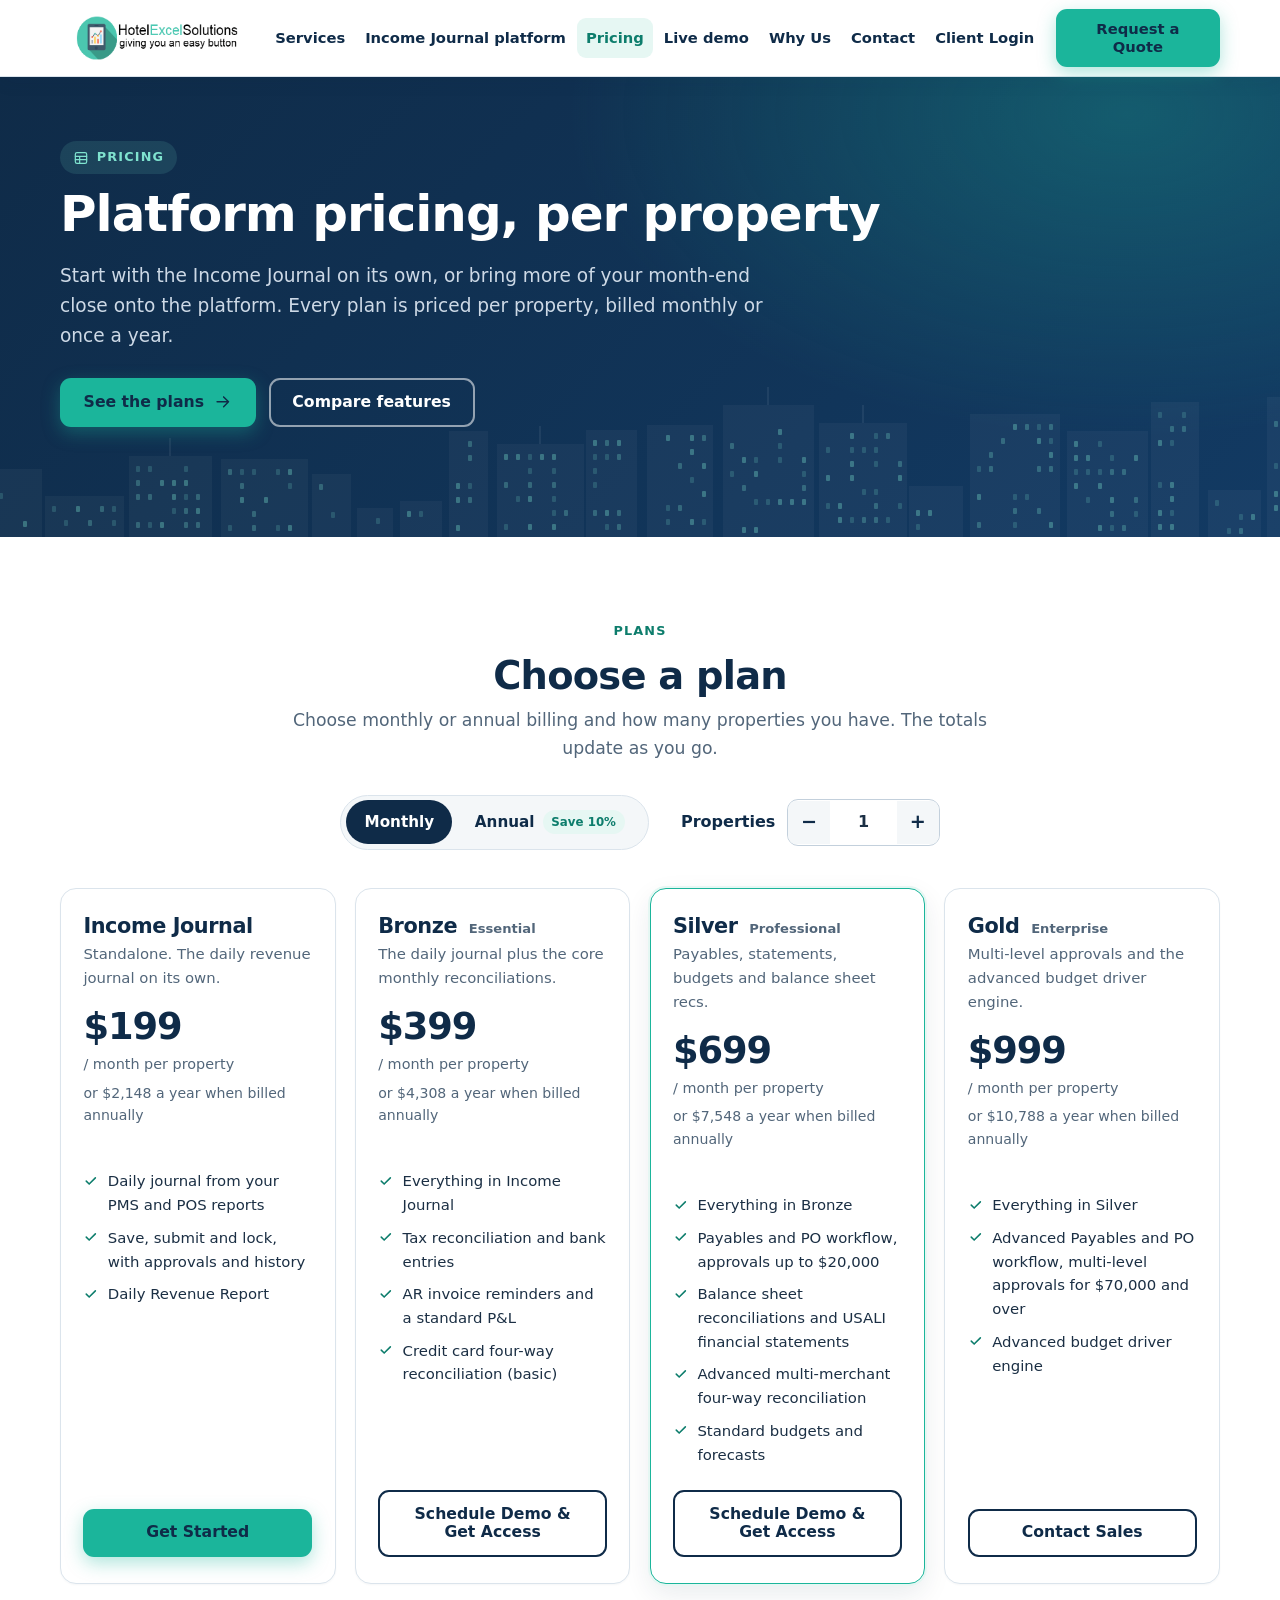
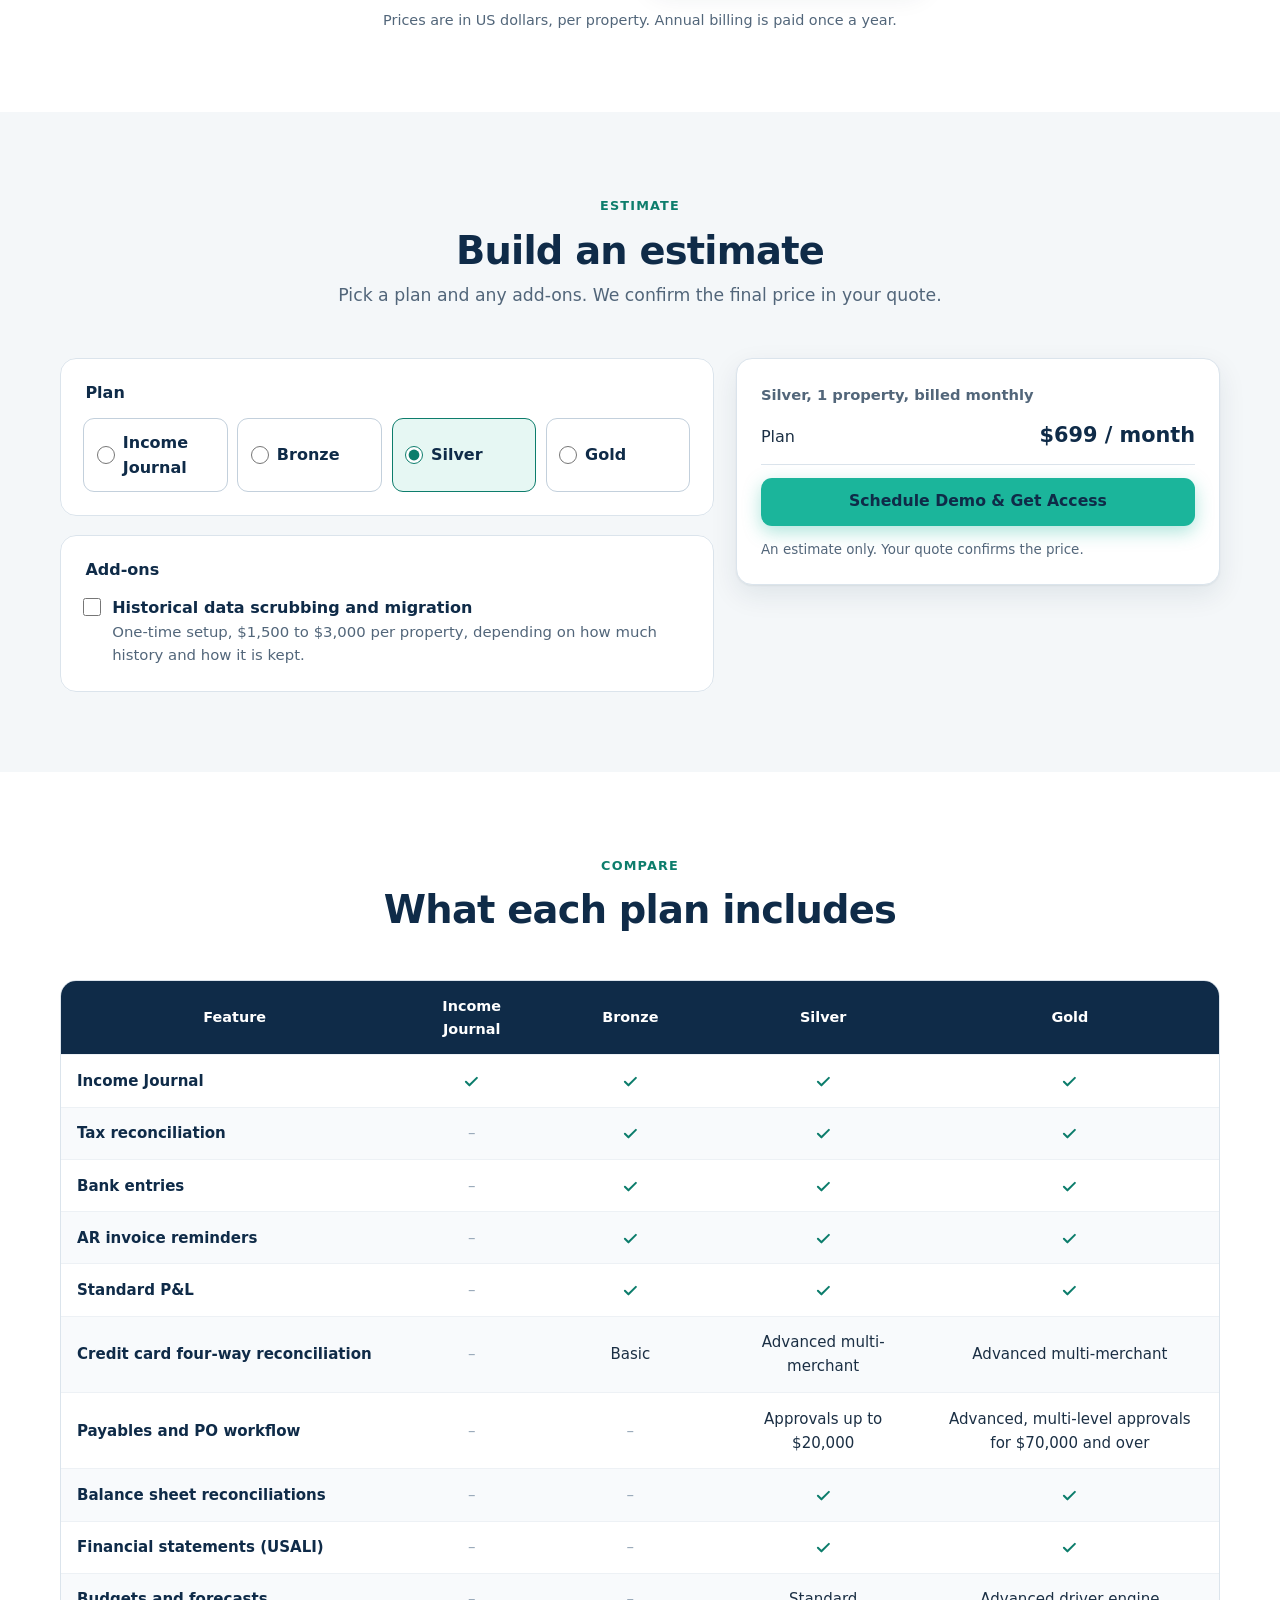
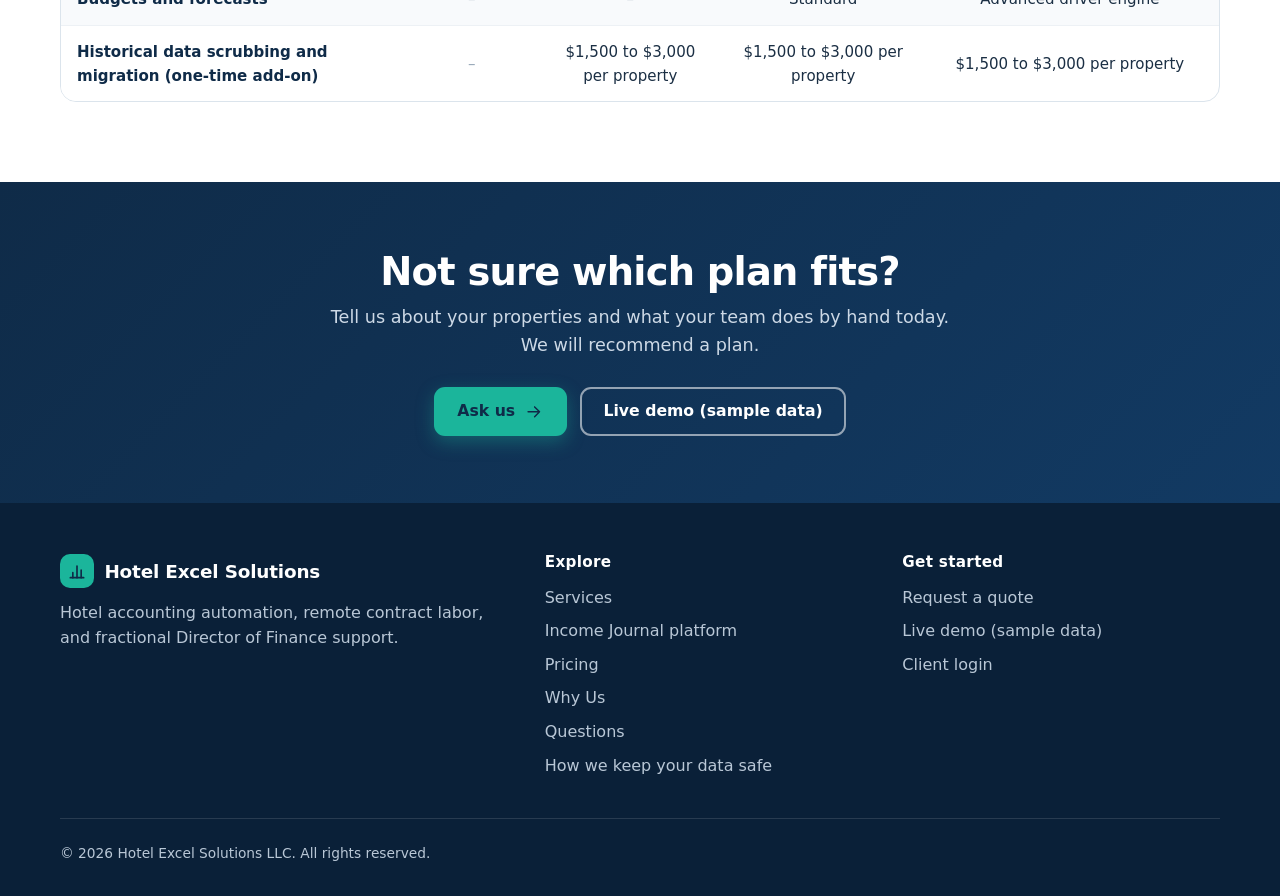
==== pricing.html @ 2de678c0 "Pricing page: four plans per property, monthly or annual, estimate and plan requests - pricing.html:" ====
<!DOCTYPE html>
<html lang="en">
<head>
<meta charset="utf-8">
<meta name="viewport" content="width=device-width, initial-scale=1">
<title>Pricing | Hotel Excel Solutions</title>
<meta name="description" content="Hotel Excel Solutions platform pricing per property: the Income Journal on its own, or Bronze, Silver and Gold plans with reconciliations, payables, statements and budgets. Monthly or annual billing.">
<link rel="canonical" href="https://hotelexcelsolutions.com/pricing.html">
<meta name="theme-color" content="#0f2b48">
<meta http-equiv="Content-Security-Policy" content="default-src 'self'; script-src 'self'; style-src 'self'; img-src 'self' data:; font-src 'self'; connect-src https://api.web3forms.com; form-action https://api.web3forms.com; base-uri 'none'; object-src 'none'">
<meta property="og:type" content="website">
<meta property="og:site_name" content="Hotel Excel Solutions">
<meta property="og:title" content="Pricing | Hotel Excel Solutions">
<meta property="og:description" content="Hotel Excel Solutions platform pricing per property: the Income Journal on its own, or Bronze, Silver and Gold plans with reconciliations, payables, statements and budgets. Monthly or annual billing.">
<meta property="og:url" content="https://hotelexcelsolutions.com/pricing.html">
<meta property="og:image" content="https://hotelexcelsolutions.com/og-image.png">
<meta property="og:image:width" content="1200">
<meta property="og:image:height" content="630">
<meta property="og:image:alt" content="Hotel Excel Solutions: hotel accounting automation">
<meta name="twitter:card" content="summary_large_image">
<meta name="twitter:title" content="Pricing | Hotel Excel Solutions">
<meta name="twitter:description" content="Hotel Excel Solutions platform pricing per property: the Income Journal on its own, or Bronze, Silver and Gold plans with reconciliations, payables, statements and budgets. Monthly or annual billing.">
<meta name="twitter:image" content="https://hotelexcelsolutions.com/og-image.png">
<link rel="icon" href="favicon.svg" type="image/svg+xml">
<link rel="apple-touch-icon" href="apple-touch-icon.png">
<link rel="stylesheet" href="styles.css">
</head>
<body>
<svg class="hide" aria-hidden="true" focusable="false"><defs><symbol id="i-check" viewBox="0 0 24 24"><path d="M5 12.5l4.5 4.5L19 7.5"/></symbol><symbol id="i-arrow" viewBox="0 0 24 24"><path d="M5 12h14M13 6l6 6-6 6"/></symbol><symbol id="i-bank" viewBox="0 0 24 24"><path d="M3 10l9-6 9 6"/><path d="M5.5 10v8M9.8 10v8M14.2 10v8M18.5 10v8M3 20.5h18"/></symbol><symbol id="i-receipt" viewBox="0 0 24 24"><path d="M6 3h12v18l-3-2-3 2-3-2-3 2z"/><path d="M9.5 8h5M9.5 12h5"/></symbol><symbol id="i-calendar" viewBox="0 0 24 24"><rect x="3.5" y="5" width="17" height="15.5" rx="2.5"/><path d="M3.5 10h17M8 3v4M16 3v4"/><path d="M9 15l2 2 4-4"/></symbol><symbol id="i-table" viewBox="0 0 24 24"><rect x="3.5" y="4" width="17" height="16" rx="2.5"/><path d="M3.5 9.5h17M3.5 14.5h17M10 9.5V20"/></symbol><symbol id="i-card" viewBox="0 0 24 24"><rect x="2.5" y="5" width="19" height="14" rx="2.5"/><path d="M2.5 10h19M6 15h4"/></symbol><symbol id="i-users" viewBox="0 0 24 24"><circle cx="9" cy="8.5" r="3.2"/><path d="M3 19.5c.6-3.3 3-5 6-5s5.4 1.7 6 5"/><circle cx="17.2" cy="9.5" r="2.5"/><path d="M17 14.6c2.4.2 3.9 1.7 4.4 4.4"/></symbol><symbol id="i-briefcase" viewBox="0 0 24 24"><rect x="3" y="7.5" width="18" height="12.5" rx="2.5"/><path d="M9 7.5V6a2 2 0 012-2h2a2 2 0 012 2v1.5M3 13h18"/></symbol><symbol id="i-shield" viewBox="0 0 24 24"><path d="M12 3l7.5 3v5.5c0 4.6-3.1 8-7.5 9.5-4.4-1.5-7.5-4.9-7.5-9.5V6z"/><path d="M9 12l2.2 2.2L15.5 10"/></symbol><symbol id="i-lock" viewBox="0 0 24 24"><rect x="4.5" y="10.5" width="15" height="10" rx="2.5"/><path d="M8 10.5V8a4 4 0 018 0v2.5"/></symbol><symbol id="i-clock" viewBox="0 0 24 24"><circle cx="12" cy="12" r="8.5"/><path d="M12 7.5V12l3 2"/></symbol><symbol id="i-download" viewBox="0 0 24 24"><path d="M12 4v11M7.5 10.5L12 15l4.5-4.5M5 19.5h14"/></symbol><symbol id="i-menu" viewBox="0 0 24 24"><path d="M4 7h16M4 12h16M4 17h16"/></symbol><symbol id="i-close" viewBox="0 0 24 24"><path d="M6 6l12 12M18 6L6 18"/></symbol><symbol id="i-bolt" viewBox="0 0 24 24"><path d="M13 3L5 13.5h6L10 21l8-10.5h-6z"/></symbol><symbol id="i-bars" viewBox="0 0 24 24"><path d="M4 20h16"/><path d="M7 20v-6M12 20V6M17 20v-9"/></symbol><symbol id="i-refresh" viewBox="0 0 24 24"><path d="M20 11a8 8 0 00-14-4.5L4 9M4 4v5h5M4 13a8 8 0 0014 4.5L20 15M20 20v-5h-5"/></symbol><symbol id="i-building" viewBox="0 0 24 24"><rect x="5" y="3.5" width="14" height="17" rx="1.5"/><path d="M9 8h2M13 8h2M9 12h2M13 12h2M10 20.5v-4h4v4"/></symbol><symbol id="i-file" viewBox="0 0 24 24"><path d="M7 3.5h7l4 4V20a1 1 0 01-1 1H7a1 1 0 01-1-1V4.5a1 1 0 011-1z"/><path d="M14 3.5V8h4M9 13h6M9 16.5h6"/></symbol></defs></svg>
<a class="skip" href="#main">Skip to content</a>
<header class="site-header">
  <div class="wrap">
    <a class="brand" href="index.html" aria-label="Hotel Excel Solutions home"><img src="logo.png" alt="Hotel Excel Solutions: giving you an easy button" width="208" height="50"></a>
    <nav class="nav" id="nav" aria-label="Main">
      <a href="index.html#services">Services</a>
      <a href="index.html#platform">Income Journal platform</a>
      <a href="pricing.html" aria-current="page">Pricing</a>
      <a href="https://app.hotelexcelsolutions.com/demo.html" rel="noopener">Live demo</a>
      <a href="whyus.html">Why Us</a>
      <a href="#" data-open-quote>Contact</a>
      <a class="nav-login" href="https://app.hotelexcelsolutions.com" rel="noopener">Client Login</a>
    </nav>
    <div class="header-cta">
      <a class="btn btn-outline btn-sm" href="https://app.hotelexcelsolutions.com" rel="noopener"><svg class="ico" aria-hidden="true" focusable="false"><use href="#i-lock"/></svg> Client Login</a>
      <button type="button" class="btn btn-primary btn-sm" data-open-quote>Request a Quote</button>
    </div>
    <button type="button" class="menu-btn" id="menuBtn" aria-expanded="false" aria-controls="nav" aria-label="Menu"><svg class="ico" aria-hidden="true" focusable="false"><use href="#i-menu"/></svg></button>
  </div>
</header>

<main id="main">

<section class="hero hero-page">
  <svg class="skyline" viewBox="0 0 1440 150" preserveAspectRatio="xMidYMax slice" aria-hidden="true" focusable="false"><rect x="-10" y="93" width="62" height="57" fill="#fff" fill-opacity=".07"/><rect x="-3" y="117" width="4" height="6" rx="1" fill="#7fe3cf" fill-opacity="0.65"/><rect x="33" y="117" width="4" height="6" rx="1" fill="#7fe3cf" fill-opacity="0.5"/><rect x="-3" y="131" width="4" height="6" rx="1" fill="#7fe3cf" fill-opacity="0.35"/><rect x="60" y="82" width="62" height="68" fill="#fff" fill-opacity=".07"/><rect x="67" y="106" width="4" height="6" rx="1" fill="#7fe3cf" fill-opacity="0.35"/><rect x="79" y="106" width="4" height="6" rx="1" fill="#7fe3cf" fill-opacity="0.35"/><rect x="67" y="120" width="4" height="6" rx="1" fill="#7fe3cf" fill-opacity="0.65"/><rect x="103" y="134" width="4" height="6" rx="1" fill="#7fe3cf" fill-opacity="0.65"/><rect x="125" y="109" width="79" height="41" fill="#fff" fill-opacity=".07"/><rect x="132" y="119" width="4" height="6" rx="1" fill="#7fe3cf" fill-opacity="0.35"/><rect x="156" y="119" width="4" height="6" rx="1" fill="#7fe3cf" fill-opacity="0.65"/><rect x="180" y="119" width="4" height="6" rx="1" fill="#7fe3cf" fill-opacity="0.5"/><rect x="192" y="119" width="4" height="6" rx="1" fill="#7fe3cf" fill-opacity="0.35"/><rect x="144" y="133" width="4" height="6" rx="1" fill="#7fe3cf" fill-opacity="0.35"/><rect x="168" y="133" width="4" height="6" rx="1" fill="#7fe3cf" fill-opacity="0.5"/><rect x="192" y="133" width="4" height="6" rx="1" fill="#7fe3cf" fill-opacity="0.35"/><rect x="209" y="69" width="83" height="81" fill="#fff" fill-opacity=".07"/><rect x="216" y="79" width="4" height="6" rx="1" fill="#7fe3cf" fill-opacity="0.35"/><rect x="228" y="79" width="4" height="6" rx="1" fill="#7fe3cf" fill-opacity="0.35"/><rect x="264" y="79" width="4" height="6" rx="1" fill="#7fe3cf" fill-opacity="0.35"/><rect x="216" y="93" width="4" height="6" rx="1" fill="#7fe3cf" fill-opacity="0.5"/><rect x="240" y="93" width="4" height="6" rx="1" fill="#7fe3cf" fill-opacity="0.65"/><rect x="252" y="93" width="4" height="6" rx="1" fill="#7fe3cf" fill-opacity="0.65"/><rect x="264" y="93" width="4" height="6" rx="1" fill="#7fe3cf" fill-opacity="0.65"/><rect x="216" y="107" width="4" height="6" rx="1" fill="#7fe3cf" fill-opacity="0.5"/><rect x="228" y="107" width="4" height="6" rx="1" fill="#7fe3cf" fill-opacity="0.5"/><rect x="252" y="107" width="4" height="6" rx="1" fill="#7fe3cf" fill-opacity="0.65"/><rect x="264" y="107" width="4" height="6" rx="1" fill="#7fe3cf" fill-opacity="0.35"/><rect x="276" y="107" width="4" height="6" rx="1" fill="#7fe3cf" fill-opacity="0.5"/><rect x="252" y="121" width="4" height="6" rx="1" fill="#7fe3cf" fill-opacity="0.35"/><rect x="264" y="121" width="4" height="6" rx="1" fill="#7fe3cf" fill-opacity="0.5"/><rect x="276" y="121" width="4" height="6" rx="1" fill="#7fe3cf" fill-opacity="0.65"/><rect x="216" y="135" width="4" height="6" rx="1" fill="#7fe3cf" fill-opacity="0.5"/><rect x="228" y="135" width="4" height="6" rx="1" fill="#7fe3cf" fill-opacity="0.35"/><rect x="240" y="135" width="4" height="6" rx="1" fill="#7fe3cf" fill-opacity="0.65"/><rect x="264" y="135" width="4" height="6" rx="1" fill="#7fe3cf" fill-opacity="0.5"/><rect x="276" y="135" width="4" height="6" rx="1" fill="#7fe3cf" fill-opacity="0.5"/><rect x="249" y="51" width="2" height="18" fill="#fff" fill-opacity=".12"/><rect x="301" y="72" width="87" height="78" fill="#fff" fill-opacity=".07"/><rect x="308" y="82" width="4" height="6" rx="1" fill="#7fe3cf" fill-opacity="0.5"/><rect x="320" y="82" width="4" height="6" rx="1" fill="#7fe3cf" fill-opacity="0.35"/><rect x="332" y="82" width="4" height="6" rx="1" fill="#7fe3cf" fill-opacity="0.35"/><rect x="356" y="82" width="4" height="6" rx="1" fill="#7fe3cf" fill-opacity="0.35"/><rect x="368" y="82" width="4" height="6" rx="1" fill="#7fe3cf" fill-opacity="0.65"/><rect x="320" y="96" width="4" height="6" rx="1" fill="#7fe3cf" fill-opacity="0.5"/><rect x="368" y="96" width="4" height="6" rx="1" fill="#7fe3cf" fill-opacity="0.35"/><rect x="320" y="110" width="4" height="6" rx="1" fill="#7fe3cf" fill-opacity="0.65"/><rect x="344" y="110" width="4" height="6" rx="1" fill="#7fe3cf" fill-opacity="0.65"/><rect x="332" y="124" width="4" height="6" rx="1" fill="#7fe3cf" fill-opacity="0.5"/><rect x="308" y="138" width="4" height="6" rx="1" fill="#7fe3cf" fill-opacity="0.35"/><rect x="332" y="138" width="4" height="6" rx="1" fill="#7fe3cf" fill-opacity="0.5"/><rect x="356" y="138" width="4" height="6" rx="1" fill="#7fe3cf" fill-opacity="0.35"/><rect x="368" y="138" width="4" height="6" rx="1" fill="#7fe3cf" fill-opacity="0.65"/><rect x="392" y="87" width="39" height="63" fill="#fff" fill-opacity=".07"/><rect x="399" y="97" width="4" height="6" rx="1" fill="#7fe3cf" fill-opacity="0.5"/><rect x="411" y="125" width="4" height="6" rx="1" fill="#7fe3cf" fill-opacity="0.35"/><rect x="437" y="121" width="36" height="29" fill="#fff" fill-opacity=".07"/><rect x="456" y="131" width="4" height="6" rx="1" fill="#7fe3cf" fill-opacity="0.35"/><rect x="480" y="114" width="42" height="36" fill="#fff" fill-opacity=".07"/><rect x="487" y="124" width="4" height="6" rx="1" fill="#7fe3cf" fill-opacity="0.65"/><rect x="499" y="124" width="4" height="6" rx="1" fill="#7fe3cf" fill-opacity="0.35"/><rect x="529" y="44" width="39" height="106" fill="#fff" fill-opacity=".07"/><rect x="548" y="54" width="4" height="6" rx="1" fill="#7fe3cf" fill-opacity="0.5"/><rect x="548" y="68" width="4" height="6" rx="1" fill="#7fe3cf" fill-opacity="0.5"/><rect x="536" y="96" width="4" height="6" rx="1" fill="#7fe3cf" fill-opacity="0.65"/><rect x="548" y="96" width="4" height="6" rx="1" fill="#7fe3cf" fill-opacity="0.35"/><rect x="536" y="110" width="4" height="6" rx="1" fill="#7fe3cf" fill-opacity="0.65"/><rect x="548" y="110" width="4" height="6" rx="1" fill="#7fe3cf" fill-opacity="0.5"/><rect x="536" y="138" width="4" height="6" rx="1" fill="#7fe3cf" fill-opacity="0.65"/><rect x="577" y="57" width="87" height="93" fill="#fff" fill-opacity=".07"/><rect x="584" y="67" width="4" height="6" rx="1" fill="#7fe3cf" fill-opacity="0.65"/><rect x="596" y="67" width="4" height="6" rx="1" fill="#7fe3cf" fill-opacity="0.65"/><rect x="608" y="67" width="4" height="6" rx="1" fill="#7fe3cf" fill-opacity="0.35"/><rect x="620" y="67" width="4" height="6" rx="1" fill="#7fe3cf" fill-opacity="0.65"/><rect x="632" y="67" width="4" height="6" rx="1" fill="#7fe3cf" fill-opacity="0.65"/><rect x="608" y="81" width="4" height="6" rx="1" fill="#7fe3cf" fill-opacity="0.35"/><rect x="632" y="81" width="4" height="6" rx="1" fill="#7fe3cf" fill-opacity="0.35"/><rect x="584" y="95" width="4" height="6" rx="1" fill="#7fe3cf" fill-opacity="0.5"/><rect x="608" y="95" width="4" height="6" rx="1" fill="#7fe3cf" fill-opacity="0.5"/><rect x="632" y="95" width="4" height="6" rx="1" fill="#7fe3cf" fill-opacity="0.5"/><rect x="596" y="109" width="4" height="6" rx="1" fill="#7fe3cf" fill-opacity="0.35"/><rect x="608" y="109" width="4" height="6" rx="1" fill="#7fe3cf" fill-opacity="0.65"/><rect x="632" y="109" width="4" height="6" rx="1" fill="#7fe3cf" fill-opacity="0.35"/><rect x="632" y="123" width="4" height="6" rx="1" fill="#7fe3cf" fill-opacity="0.35"/><rect x="644" y="123" width="4" height="6" rx="1" fill="#7fe3cf" fill-opacity="0.5"/><rect x="584" y="137" width="4" height="6" rx="1" fill="#7fe3cf" fill-opacity="0.35"/><rect x="608" y="137" width="4" height="6" rx="1" fill="#7fe3cf" fill-opacity="0.65"/><rect x="632" y="137" width="4" height="6" rx="1" fill="#7fe3cf" fill-opacity="0.65"/><rect x="619" y="39" width="2" height="18" fill="#fff" fill-opacity=".12"/><rect x="666" y="43" width="51" height="107" fill="#fff" fill-opacity=".07"/><rect x="673" y="53" width="4" height="6" rx="1" fill="#7fe3cf" fill-opacity="0.65"/><rect x="685" y="53" width="4" height="6" rx="1" fill="#7fe3cf" fill-opacity="0.5"/><rect x="697" y="53" width="4" height="6" rx="1" fill="#7fe3cf" fill-opacity="0.65"/><rect x="673" y="67" width="4" height="6" rx="1" fill="#7fe3cf" fill-opacity="0.35"/><rect x="685" y="67" width="4" height="6" rx="1" fill="#7fe3cf" fill-opacity="0.35"/><rect x="697" y="67" width="4" height="6" rx="1" fill="#7fe3cf" fill-opacity="0.5"/><rect x="673" y="81" width="4" height="6" rx="1" fill="#7fe3cf" fill-opacity="0.35"/><rect x="673" y="95" width="4" height="6" rx="1" fill="#7fe3cf" fill-opacity="0.35"/><rect x="673" y="123" width="4" height="6" rx="1" fill="#7fe3cf" fill-opacity="0.5"/><rect x="685" y="123" width="4" height="6" rx="1" fill="#7fe3cf" fill-opacity="0.65"/><rect x="697" y="123" width="4" height="6" rx="1" fill="#7fe3cf" fill-opacity="0.5"/><rect x="685" y="137" width="4" height="6" rx="1" fill="#7fe3cf" fill-opacity="0.35"/><rect x="697" y="137" width="4" height="6" rx="1" fill="#7fe3cf" fill-opacity="0.5"/><rect x="727" y="38" width="66" height="112" fill="#fff" fill-opacity=".07"/><rect x="746" y="48" width="4" height="6" rx="1" fill="#7fe3cf" fill-opacity="0.65"/><rect x="770" y="48" width="4" height="6" rx="1" fill="#7fe3cf" fill-opacity="0.65"/><rect x="782" y="48" width="4" height="6" rx="1" fill="#7fe3cf" fill-opacity="0.5"/><rect x="770" y="62" width="4" height="6" rx="1" fill="#7fe3cf" fill-opacity="0.65"/><rect x="758" y="76" width="4" height="6" rx="1" fill="#7fe3cf" fill-opacity="0.5"/><rect x="782" y="76" width="4" height="6" rx="1" fill="#7fe3cf" fill-opacity="0.65"/><rect x="770" y="90" width="4" height="6" rx="1" fill="#7fe3cf" fill-opacity="0.35"/><rect x="782" y="104" width="4" height="6" rx="1" fill="#7fe3cf" fill-opacity="0.65"/><rect x="746" y="118" width="4" height="6" rx="1" fill="#7fe3cf" fill-opacity="0.35"/><rect x="758" y="118" width="4" height="6" rx="1" fill="#7fe3cf" fill-opacity="0.5"/><rect x="746" y="132" width="4" height="6" rx="1" fill="#7fe3cf" fill-opacity="0.35"/><rect x="770" y="132" width="4" height="6" rx="1" fill="#7fe3cf" fill-opacity="0.65"/><rect x="782" y="132" width="4" height="6" rx="1" fill="#7fe3cf" fill-opacity="0.35"/><rect x="803" y="18" width="91" height="132" fill="#fff" fill-opacity=".07"/><rect x="858" y="42" width="4" height="6" rx="1" fill="#7fe3cf" fill-opacity="0.65"/><rect x="810" y="56" width="4" height="6" rx="1" fill="#7fe3cf" fill-opacity="0.5"/><rect x="858" y="56" width="4" height="6" rx="1" fill="#7fe3cf" fill-opacity="0.35"/><rect x="822" y="70" width="4" height="6" rx="1" fill="#7fe3cf" fill-opacity="0.65"/><rect x="834" y="70" width="4" height="6" rx="1" fill="#7fe3cf" fill-opacity="0.35"/><rect x="858" y="70" width="4" height="6" rx="1" fill="#7fe3cf" fill-opacity="0.35"/><rect x="882" y="70" width="4" height="6" rx="1" fill="#7fe3cf" fill-opacity="0.65"/><rect x="810" y="84" width="4" height="6" rx="1" fill="#7fe3cf" fill-opacity="0.35"/><rect x="834" y="84" width="4" height="6" rx="1" fill="#7fe3cf" fill-opacity="0.65"/><rect x="882" y="84" width="4" height="6" rx="1" fill="#7fe3cf" fill-opacity="0.35"/><rect x="822" y="98" width="4" height="6" rx="1" fill="#7fe3cf" fill-opacity="0.5"/><rect x="882" y="98" width="4" height="6" rx="1" fill="#7fe3cf" fill-opacity="0.5"/><rect x="834" y="112" width="4" height="6" rx="1" fill="#7fe3cf" fill-opacity="0.35"/><rect x="846" y="112" width="4" height="6" rx="1" fill="#7fe3cf" fill-opacity="0.35"/><rect x="858" y="112" width="4" height="6" rx="1" fill="#7fe3cf" fill-opacity="0.65"/><rect x="870" y="112" width="4" height="6" rx="1" fill="#7fe3cf" fill-opacity="0.65"/><rect x="882" y="112" width="4" height="6" rx="1" fill="#7fe3cf" fill-opacity="0.65"/><rect x="822" y="140" width="4" height="6" rx="1" fill="#7fe3cf" fill-opacity="0.65"/><rect x="834" y="140" width="4" height="6" rx="1" fill="#7fe3cf" fill-opacity="0.65"/><rect x="847" y="0" width="2" height="18" fill="#fff" fill-opacity=".12"/><rect x="899" y="36" width="88" height="114" fill="#fff" fill-opacity=".07"/><rect x="930" y="46" width="4" height="6" rx="1" fill="#7fe3cf" fill-opacity="0.65"/><rect x="954" y="46" width="4" height="6" rx="1" fill="#7fe3cf" fill-opacity="0.35"/><rect x="966" y="46" width="4" height="6" rx="1" fill="#7fe3cf" fill-opacity="0.5"/><rect x="906" y="60" width="4" height="6" rx="1" fill="#7fe3cf" fill-opacity="0.35"/><rect x="930" y="60" width="4" height="6" rx="1" fill="#7fe3cf" fill-opacity="0.35"/><rect x="942" y="60" width="4" height="6" rx="1" fill="#7fe3cf" fill-opacity="0.35"/><rect x="954" y="60" width="4" height="6" rx="1" fill="#7fe3cf" fill-opacity="0.35"/><rect x="930" y="74" width="4" height="6" rx="1" fill="#7fe3cf" fill-opacity="0.65"/><rect x="954" y="74" width="4" height="6" rx="1" fill="#7fe3cf" fill-opacity="0.35"/><rect x="978" y="74" width="4" height="6" rx="1" fill="#7fe3cf" fill-opacity="0.5"/><rect x="906" y="88" width="4" height="6" rx="1" fill="#7fe3cf" fill-opacity="0.65"/><rect x="930" y="88" width="4" height="6" rx="1" fill="#7fe3cf" fill-opacity="0.65"/><rect x="978" y="88" width="4" height="6" rx="1" fill="#7fe3cf" fill-opacity="0.65"/><rect x="942" y="102" width="4" height="6" rx="1" fill="#7fe3cf" fill-opacity="0.35"/><rect x="954" y="102" width="4" height="6" rx="1" fill="#7fe3cf" fill-opacity="0.35"/><rect x="906" y="116" width="4" height="6" rx="1" fill="#7fe3cf" fill-opacity="0.35"/><rect x="918" y="116" width="4" height="6" rx="1" fill="#7fe3cf" fill-opacity="0.65"/><rect x="954" y="116" width="4" height="6" rx="1" fill="#7fe3cf" fill-opacity="0.5"/><rect x="978" y="116" width="4" height="6" rx="1" fill="#7fe3cf" fill-opacity="0.35"/><rect x="918" y="130" width="4" height="6" rx="1" fill="#7fe3cf" fill-opacity="0.65"/><rect x="930" y="130" width="4" height="6" rx="1" fill="#7fe3cf" fill-opacity="0.35"/><rect x="942" y="130" width="4" height="6" rx="1" fill="#7fe3cf" fill-opacity="0.5"/><rect x="954" y="130" width="4" height="6" rx="1" fill="#7fe3cf" fill-opacity="0.5"/><rect x="966" y="130" width="4" height="6" rx="1" fill="#7fe3cf" fill-opacity="0.35"/><rect x="942" y="18" width="2" height="18" fill="#fff" fill-opacity=".12"/><rect x="989" y="99" width="54" height="51" fill="#fff" fill-opacity=".07"/><rect x="996" y="123" width="4" height="6" rx="1" fill="#7fe3cf" fill-opacity="0.65"/><rect x="1008" y="123" width="4" height="6" rx="1" fill="#7fe3cf" fill-opacity="0.65"/><rect x="996" y="137" width="4" height="6" rx="1" fill="#7fe3cf" fill-opacity="0.35"/><rect x="1050" y="27" width="90" height="123" fill="#fff" fill-opacity=".07"/><rect x="1093" y="37" width="4" height="6" rx="1" fill="#7fe3cf" fill-opacity="0.65"/><rect x="1105" y="37" width="4" height="6" rx="1" fill="#7fe3cf" fill-opacity="0.5"/><rect x="1117" y="37" width="4" height="6" rx="1" fill="#7fe3cf" fill-opacity="0.35"/><rect x="1129" y="37" width="4" height="6" rx="1" fill="#7fe3cf" fill-opacity="0.5"/><rect x="1081" y="51" width="4" height="6" rx="1" fill="#7fe3cf" fill-opacity="0.5"/><rect x="1117" y="51" width="4" height="6" rx="1" fill="#7fe3cf" fill-opacity="0.65"/><rect x="1129" y="51" width="4" height="6" rx="1" fill="#7fe3cf" fill-opacity="0.35"/><rect x="1069" y="65" width="4" height="6" rx="1" fill="#7fe3cf" fill-opacity="0.5"/><rect x="1129" y="65" width="4" height="6" rx="1" fill="#7fe3cf" fill-opacity="0.65"/><rect x="1057" y="79" width="4" height="6" rx="1" fill="#7fe3cf" fill-opacity="0.35"/><rect x="1069" y="79" width="4" height="6" rx="1" fill="#7fe3cf" fill-opacity="0.5"/><rect x="1117" y="79" width="4" height="6" rx="1" fill="#7fe3cf" fill-opacity="0.5"/><rect x="1129" y="79" width="4" height="6" rx="1" fill="#7fe3cf" fill-opacity="0.5"/><rect x="1057" y="107" width="4" height="6" rx="1" fill="#7fe3cf" fill-opacity="0.65"/><rect x="1093" y="107" width="4" height="6" rx="1" fill="#7fe3cf" fill-opacity="0.35"/><rect x="1105" y="107" width="4" height="6" rx="1" fill="#7fe3cf" fill-opacity="0.35"/><rect x="1093" y="121" width="4" height="6" rx="1" fill="#7fe3cf" fill-opacity="0.5"/><rect x="1117" y="121" width="4" height="6" rx="1" fill="#7fe3cf" fill-opacity="0.5"/><rect x="1057" y="135" width="4" height="6" rx="1" fill="#7fe3cf" fill-opacity="0.5"/><rect x="1093" y="135" width="4" height="6" rx="1" fill="#7fe3cf" fill-opacity="0.35"/><rect x="1129" y="135" width="4" height="6" rx="1" fill="#7fe3cf" fill-opacity="0.65"/><rect x="1147" y="44" width="81" height="106" fill="#fff" fill-opacity=".07"/><rect x="1154" y="54" width="4" height="6" rx="1" fill="#7fe3cf" fill-opacity="0.65"/><rect x="1178" y="54" width="4" height="6" rx="1" fill="#7fe3cf" fill-opacity="0.35"/><rect x="1154" y="68" width="4" height="6" rx="1" fill="#7fe3cf" fill-opacity="0.65"/><rect x="1166" y="68" width="4" height="6" rx="1" fill="#7fe3cf" fill-opacity="0.65"/><rect x="1190" y="68" width="4" height="6" rx="1" fill="#7fe3cf" fill-opacity="0.35"/><rect x="1214" y="68" width="4" height="6" rx="1" fill="#7fe3cf" fill-opacity="0.65"/><rect x="1154" y="82" width="4" height="6" rx="1" fill="#7fe3cf" fill-opacity="0.35"/><rect x="1166" y="82" width="4" height="6" rx="1" fill="#7fe3cf" fill-opacity="0.35"/><rect x="1178" y="82" width="4" height="6" rx="1" fill="#7fe3cf" fill-opacity="0.35"/><rect x="1190" y="82" width="4" height="6" rx="1" fill="#7fe3cf" fill-opacity="0.5"/><rect x="1202" y="82" width="4" height="6" rx="1" fill="#7fe3cf" fill-opacity="0.5"/><rect x="1154" y="96" width="4" height="6" rx="1" fill="#7fe3cf" fill-opacity="0.65"/><rect x="1178" y="96" width="4" height="6" rx="1" fill="#7fe3cf" fill-opacity="0.65"/><rect x="1166" y="110" width="4" height="6" rx="1" fill="#7fe3cf" fill-opacity="0.35"/><rect x="1190" y="110" width="4" height="6" rx="1" fill="#7fe3cf" fill-opacity="0.65"/><rect x="1214" y="110" width="4" height="6" rx="1" fill="#7fe3cf" fill-opacity="0.5"/><rect x="1190" y="124" width="4" height="6" rx="1" fill="#7fe3cf" fill-opacity="0.5"/><rect x="1214" y="124" width="4" height="6" rx="1" fill="#7fe3cf" fill-opacity="0.35"/><rect x="1178" y="138" width="4" height="6" rx="1" fill="#7fe3cf" fill-opacity="0.65"/><rect x="1190" y="138" width="4" height="6" rx="1" fill="#7fe3cf" fill-opacity="0.35"/><rect x="1202" y="138" width="4" height="6" rx="1" fill="#7fe3cf" fill-opacity="0.5"/><rect x="1231" y="15" width="48" height="135" fill="#fff" fill-opacity=".07"/><rect x="1238" y="25" width="4" height="6" rx="1" fill="#7fe3cf" fill-opacity="0.35"/><rect x="1262" y="25" width="4" height="6" rx="1" fill="#7fe3cf" fill-opacity="0.35"/><rect x="1250" y="39" width="4" height="6" rx="1" fill="#7fe3cf" fill-opacity="0.5"/><rect x="1262" y="39" width="4" height="6" rx="1" fill="#7fe3cf" fill-opacity="0.5"/><rect x="1238" y="53" width="4" height="6" rx="1" fill="#7fe3cf" fill-opacity="0.65"/><rect x="1250" y="53" width="4" height="6" rx="1" fill="#7fe3cf" fill-opacity="0.35"/><rect x="1238" y="95" width="4" height="6" rx="1" fill="#7fe3cf" fill-opacity="0.35"/><rect x="1250" y="95" width="4" height="6" rx="1" fill="#7fe3cf" fill-opacity="0.65"/><rect x="1250" y="109" width="4" height="6" rx="1" fill="#7fe3cf" fill-opacity="0.65"/><rect x="1238" y="123" width="4" height="6" rx="1" fill="#7fe3cf" fill-opacity="0.65"/><rect x="1250" y="123" width="4" height="6" rx="1" fill="#7fe3cf" fill-opacity="0.35"/><rect x="1238" y="137" width="4" height="6" rx="1" fill="#7fe3cf" fill-opacity="0.65"/><rect x="1250" y="137" width="4" height="6" rx="1" fill="#7fe3cf" fill-opacity="0.65"/><rect x="1288" y="103" width="53" height="47" fill="#fff" fill-opacity=".07"/><rect x="1295" y="113" width="4" height="6" rx="1" fill="#7fe3cf" fill-opacity="0.35"/><rect x="1319" y="127" width="4" height="6" rx="1" fill="#7fe3cf" fill-opacity="0.35"/><rect x="1331" y="127" width="4" height="6" rx="1" fill="#7fe3cf" fill-opacity="0.65"/><rect x="1307" y="141" width="4" height="6" rx="1" fill="#7fe3cf" fill-opacity="0.35"/><rect x="1319" y="141" width="4" height="6" rx="1" fill="#7fe3cf" fill-opacity="0.5"/><rect x="1347" y="10" width="62" height="140" fill="#fff" fill-opacity=".07"/><rect x="1366" y="20" width="4" height="6" rx="1" fill="#7fe3cf" fill-opacity="0.5"/><rect x="1378" y="20" width="4" height="6" rx="1" fill="#7fe3cf" fill-opacity="0.65"/><rect x="1354" y="34" width="4" height="6" rx="1" fill="#7fe3cf" fill-opacity="0.5"/><rect x="1378" y="34" width="4" height="6" rx="1" fill="#7fe3cf" fill-opacity="0.65"/><rect x="1390" y="34" width="4" height="6" rx="1" fill="#7fe3cf" fill-opacity="0.5"/><rect x="1378" y="48" width="4" height="6" rx="1" fill="#7fe3cf" fill-opacity="0.5"/><rect x="1378" y="62" width="4" height="6" rx="1" fill="#7fe3cf" fill-opacity="0.5"/><rect x="1354" y="76" width="4" height="6" rx="1" fill="#7fe3cf" fill-opacity="0.35"/><rect x="1366" y="76" width="4" height="6" rx="1" fill="#7fe3cf" fill-opacity="0.35"/><rect x="1390" y="90" width="4" height="6" rx="1" fill="#7fe3cf" fill-opacity="0.65"/><rect x="1354" y="104" width="4" height="6" rx="1" fill="#7fe3cf" fill-opacity="0.65"/><rect x="1366" y="104" width="4" height="6" rx="1" fill="#7fe3cf" fill-opacity="0.35"/><rect x="1378" y="104" width="4" height="6" rx="1" fill="#7fe3cf" fill-opacity="0.35"/><rect x="1354" y="118" width="4" height="6" rx="1" fill="#7fe3cf" fill-opacity="0.65"/><rect x="1378" y="118" width="4" height="6" rx="1" fill="#7fe3cf" fill-opacity="0.65"/><rect x="1390" y="132" width="4" height="6" rx="1" fill="#7fe3cf" fill-opacity="0.5"/><rect x="1416" y="41" width="85" height="109" fill="#fff" fill-opacity=".07"/><rect x="1423" y="65" width="4" height="6" rx="1" fill="#7fe3cf" fill-opacity="0.65"/><rect x="1435" y="65" width="4" height="6" rx="1" fill="#7fe3cf" fill-opacity="0.35"/><rect x="1423" y="93" width="4" height="6" rx="1" fill="#7fe3cf" fill-opacity="0.65"/><rect x="1435" y="93" width="4" height="6" rx="1" fill="#7fe3cf" fill-opacity="0.65"/><rect x="1447" y="93" width="4" height="6" rx="1" fill="#7fe3cf" fill-opacity="0.35"/><rect x="1459" y="93" width="4" height="6" rx="1" fill="#7fe3cf" fill-opacity="0.5"/><rect x="1483" y="93" width="4" height="6" rx="1" fill="#7fe3cf" fill-opacity="0.35"/><rect x="1447" y="107" width="4" height="6" rx="1" fill="#7fe3cf" fill-opacity="0.35"/><rect x="1471" y="107" width="4" height="6" rx="1" fill="#7fe3cf" fill-opacity="0.35"/><rect x="1423" y="121" width="4" height="6" rx="1" fill="#7fe3cf" fill-opacity="0.5"/><rect x="1447" y="121" width="4" height="6" rx="1" fill="#7fe3cf" fill-opacity="0.35"/><rect x="1459" y="121" width="4" height="6" rx="1" fill="#7fe3cf" fill-opacity="0.5"/><rect x="1471" y="121" width="4" height="6" rx="1" fill="#7fe3cf" fill-opacity="0.35"/><rect x="1471" y="135" width="4" height="6" rx="1" fill="#7fe3cf" fill-opacity="0.5"/></svg>
  <div class="wrap">
    <div>
      <span class="eyebrow"><svg class="ico" aria-hidden="true" focusable="false"><use href="#i-table"/></svg> Pricing</span>
      <h1>Platform pricing, per property</h1>
      <p class="lead">Start with the Income Journal on its own, or bring more of your month-end close onto the platform. Every plan is priced per property, billed monthly or once a year.</p>
      <div class="hero-actions">
        <a class="btn btn-primary" href="#plans">See the plans <svg class="ico" aria-hidden="true" focusable="false"><use href="#i-arrow"/></svg></a>
        <a class="btn btn-light" href="#compare">Compare features</a>
      </div>
    </div>
  </div>
</section>

<section class="section" id="plans" aria-labelledby="plans-h">
  <div class="wrap">
    <div class="section-head">
      <span class="eyebrow">Plans</span>
      <h2 id="plans-h">Choose a plan</h2>
      <p>Choose monthly or annual billing and how many properties you have. The totals update as you go.</p>
    </div>

    <div class="price-controls">
      <div class="seg" role="group" aria-label="Billing">
        <button type="button" class="seg-btn" data-billing="monthly" aria-pressed="true">Monthly</button>
        <button type="button" class="seg-btn" data-billing="annual" aria-pressed="false">Annual <span class="save-tag">Save 10%</span></button>
      </div>
      <div class="stepper">
        <label for="propCount">Properties</label>
        <div class="stepper-box">
          <button type="button" class="step-btn" data-step="-1" aria-label="One fewer property">&minus;</button>
          <input id="propCount" type="number" inputmode="numeric" min="1" max="500" value="1">
          <button type="button" class="step-btn" data-step="1" aria-label="One more property">+</button>
        </div>
      </div>
    </div>

    <div class="plans">
      <article class="card plan" data-plan-card="standalone">
        <h3>Income Journal</h3>
        <p class="plan-tag">Standalone. The daily revenue journal on its own.</p>
        <div class="plan-price"><span class="amt" data-amt>$199</span><span class="per" data-per>/ month per property</span></div>
        <p class="plan-sub" data-sub>or $2,148 a year when billed annually</p>
        <p class="plan-total" data-total aria-live="polite"></p>
        <ul class="plan-list">
          <li><svg class="ico" aria-hidden="true" focusable="false"><use href="#i-check"/></svg> Daily journal from your PMS and POS reports</li>
          <li><svg class="ico" aria-hidden="true" focusable="false"><use href="#i-check"/></svg> Save, submit and lock, with approvals and history</li>
          <li><svg class="ico" aria-hidden="true" focusable="false"><use href="#i-check"/></svg> Daily Revenue Report</li>
        </ul>
        <button type="button" class="btn btn-primary btn-block" data-open-quote data-plan="standalone" data-interest="Income Journal Standalone plan">Get Started</button>
      </article>

      <article class="card plan" data-plan-card="bronze">
        <h3>Bronze <small>Essential</small></h3>
        <p class="plan-tag">The daily journal plus the core monthly reconciliations.</p>
        <div class="plan-price"><span class="amt" data-amt>$399</span><span class="per" data-per>/ month per property</span></div>
        <p class="plan-sub" data-sub>or $4,308 a year when billed annually</p>
        <p class="plan-total" data-total aria-live="polite"></p>
        <ul class="plan-list">
          <li><svg class="ico" aria-hidden="true" focusable="false"><use href="#i-check"/></svg> Everything in Income Journal</li>
          <li><svg class="ico" aria-hidden="true" focusable="false"><use href="#i-check"/></svg> Tax reconciliation and bank entries</li>
          <li><svg class="ico" aria-hidden="true" focusable="false"><use href="#i-check"/></svg> AR invoice reminders and a standard P&amp;L</li>
          <li><svg class="ico" aria-hidden="true" focusable="false"><use href="#i-check"/></svg> Credit card four-way reconciliation (basic)</li>
        </ul>
        <button type="button" class="btn btn-outline btn-block" data-open-quote data-plan="bronze" data-interest="Bronze plan (Essential)">Schedule Demo &amp; Get Access</button>
      </article>

      <article class="card plan" data-plan-card="silver">
        <h3>Silver <small>Professional</small></h3>
        <p class="plan-tag">Payables, statements, budgets and balance sheet recs.</p>
        <div class="plan-price"><span class="amt" data-amt>$699</span><span class="per" data-per>/ month per property</span></div>
        <p class="plan-sub" data-sub>or $7,548 a year when billed annually</p>
        <p class="plan-total" data-total aria-live="polite"></p>
        <ul class="plan-list">
          <li><svg class="ico" aria-hidden="true" focusable="false"><use href="#i-check"/></svg> Everything in Bronze</li>
          <li><svg class="ico" aria-hidden="true" focusable="false"><use href="#i-check"/></svg> Payables and PO workflow, approvals up to $20,000</li>
          <li><svg class="ico" aria-hidden="true" focusable="false"><use href="#i-check"/></svg> Balance sheet reconciliations and USALI financial statements</li>
          <li><svg class="ico" aria-hidden="true" focusable="false"><use href="#i-check"/></svg> Advanced multi-merchant four-way reconciliation</li>
          <li><svg class="ico" aria-hidden="true" focusable="false"><use href="#i-check"/></svg> Standard budgets and forecasts</li>
        </ul>
        <button type="button" class="btn btn-outline btn-block" data-open-quote data-plan="silver" data-interest="Silver plan (Professional)">Schedule Demo &amp; Get Access</button>
      </article>

      <article class="card plan" data-plan-card="gold">
        <h3>Gold <small>Enterprise</small></h3>
        <p class="plan-tag">Multi-level approvals and the advanced budget driver engine.</p>
        <div class="plan-price"><span class="amt" data-amt>$999</span><span class="per" data-per>/ month per property</span></div>
        <p class="plan-sub" data-sub>or $10,788 a year when billed annually</p>
        <p class="plan-total" data-total aria-live="polite"></p>
        <ul class="plan-list">
          <li><svg class="ico" aria-hidden="true" focusable="false"><use href="#i-check"/></svg> Everything in Silver</li>
          <li><svg class="ico" aria-hidden="true" focusable="false"><use href="#i-check"/></svg> Advanced Payables and PO workflow, multi-level approvals for $70,000 and over</li>
          <li><svg class="ico" aria-hidden="true" focusable="false"><use href="#i-check"/></svg> Advanced budget driver engine</li>
        </ul>
        <button type="button" class="btn btn-outline btn-block" data-open-quote data-plan="gold" data-interest="Gold plan (Enterprise)">Contact Sales</button>
      </article>
    </div>
    <p class="price-note">Prices are in US dollars, per property. Annual billing is paid once a year.</p>
  </div>
</section>

<section class="section alt" id="estimate" aria-labelledby="estimate-h">
  <div class="wrap">
    <div class="section-head">
      <span class="eyebrow">Estimate</span>
      <h2 id="estimate-h">Build an estimate</h2>
      <p>Pick a plan and any add-ons. We confirm the final price in your quote.</p>
    </div>
    <div class="estimate">
      <div class="est-inputs">
        <fieldset class="est-group">
          <legend>Plan</legend>
          <div class="est-plans">
            <label class="est-plan"><input type="radio" name="estPlan" value="standalone"> <span>Income Journal</span></label>
            <label class="est-plan"><input type="radio" name="estPlan" value="bronze"> <span>Bronze</span></label>
            <label class="est-plan"><input type="radio" name="estPlan" value="silver" checked> <span>Silver</span></label>
            <label class="est-plan"><input type="radio" name="estPlan" value="gold"> <span>Gold</span></label>
          </div>
        </fieldset>
        <fieldset class="est-group">
          <legend>Add-ons</legend>
          <label class="addon">
            <input type="checkbox" id="addMigration">
            <span><b>Historical data scrubbing and migration</b> One-time setup, $1,500 to $3,000 per property, depending on how much history and how it is kept.</span>
          </label>
          <p class="addon-note" id="addonNote" hidden>Add-ons come with the Bronze, Silver and Gold plans.</p>
        </fieldset>
      </div>
      <div class="est-result" aria-live="polite">
        <p class="est-label" id="estLabel">Silver, 1 property, billed monthly</p>
        <div class="est-row"><span>Plan</span><b id="estRecurring">$699 / month</b></div>
        <div class="est-row" id="estOneTimeRow" hidden><span>One-time setup</span><b id="estOneTime">$1,500 to $3,000</b></div>
        <p class="est-save" id="estSave" hidden></p>
        <button type="button" class="btn btn-primary btn-block" id="estCta" data-open-quote data-plan="silver" data-interest="Silver plan (Professional)">Schedule Demo &amp; Get Access</button>
        <p class="fine">An estimate only. Your quote confirms the price.</p>
      </div>
    </div>
  </div>
</section>

<section class="section" id="compare" aria-labelledby="compare-h">
  <div class="wrap">
    <div class="section-head">
      <span class="eyebrow">Compare</span>
      <h2 id="compare-h">What each plan includes</h2>
    </div>
    <div class="matrix-wrap" tabindex="0" role="region" aria-labelledby="compare-h">
      <table class="matrix">
        <thead>
          <tr><th scope="col">Feature</th><th scope="col">Income Journal</th><th scope="col">Bronze</th><th scope="col">Silver</th><th scope="col">Gold</th></tr>
        </thead>
        <tbody>
          <tr><th scope="row">Income Journal</th><td class="yes"><svg class="ico" aria-hidden="true" focusable="false"><use href="#i-check"/></svg><span class="vh">Included</span></td><td class="yes"><svg class="ico" aria-hidden="true" focusable="false"><use href="#i-check"/></svg><span class="vh">Included</span></td><td class="yes"><svg class="ico" aria-hidden="true" focusable="false"><use href="#i-check"/></svg><span class="vh">Included</span></td><td class="yes"><svg class="ico" aria-hidden="true" focusable="false"><use href="#i-check"/></svg><span class="vh">Included</span></td></tr>
          <tr><th scope="row">Tax reconciliation</th><td class="no"><span aria-hidden="true">&ndash;</span><span class="vh">Not included</span></td><td class="yes"><svg class="ico" aria-hidden="true" focusable="false"><use href="#i-check"/></svg><span class="vh">Included</span></td><td class="yes"><svg class="ico" aria-hidden="true" focusable="false"><use href="#i-check"/></svg><span class="vh">Included</span></td><td class="yes"><svg class="ico" aria-hidden="true" focusable="false"><use href="#i-check"/></svg><span class="vh">Included</span></td></tr>
          <tr><th scope="row">Bank entries</th><td class="no"><span aria-hidden="true">&ndash;</span><span class="vh">Not included</span></td><td class="yes"><svg class="ico" aria-hidden="true" focusable="false"><use href="#i-check"/></svg><span class="vh">Included</span></td><td class="yes"><svg class="ico" aria-hidden="true" focusable="false"><use href="#i-check"/></svg><span class="vh">Included</span></td><td class="yes"><svg class="ico" aria-hidden="true" focusable="false"><use href="#i-check"/></svg><span class="vh">Included</span></td></tr>
          <tr><th scope="row">AR invoice reminders</th><td class="no"><span aria-hidden="true">&ndash;</span><span class="vh">Not included</span></td><td class="yes"><svg class="ico" aria-hidden="true" focusable="false"><use href="#i-check"/></svg><span class="vh">Included</span></td><td class="yes"><svg class="ico" aria-hidden="true" focusable="false"><use href="#i-check"/></svg><span class="vh">Included</span></td><td class="yes"><svg class="ico" aria-hidden="true" focusable="false"><use href="#i-check"/></svg><span class="vh">Included</span></td></tr>
          <tr><th scope="row">Standard P&amp;L</th><td class="no"><span aria-hidden="true">&ndash;</span><span class="vh">Not included</span></td><td class="yes"><svg class="ico" aria-hidden="true" focusable="false"><use href="#i-check"/></svg><span class="vh">Included</span></td><td class="yes"><svg class="ico" aria-hidden="true" focusable="false"><use href="#i-check"/></svg><span class="vh">Included</span></td><td class="yes"><svg class="ico" aria-hidden="true" focusable="false"><use href="#i-check"/></svg><span class="vh">Included</span></td></tr>
          <tr><th scope="row">Credit card four-way reconciliation</th><td class="no"><span aria-hidden="true">&ndash;</span><span class="vh">Not included</span></td><td>Basic</td><td>Advanced multi-merchant</td><td>Advanced multi-merchant</td></tr>
          <tr><th scope="row">Payables and PO workflow</th><td class="no"><span aria-hidden="true">&ndash;</span><span class="vh">Not included</span></td><td class="no"><span aria-hidden="true">&ndash;</span><span class="vh">Not included</span></td><td>Approvals up to $20,000</td><td>Advanced, multi-level approvals for $70,000 and over</td></tr>
          <tr><th scope="row">Balance sheet reconciliations</th><td class="no"><span aria-hidden="true">&ndash;</span><span class="vh">Not included</span></td><td class="no"><span aria-hidden="true">&ndash;</span><span class="vh">Not included</span></td><td class="yes"><svg class="ico" aria-hidden="true" focusable="false"><use href="#i-check"/></svg><span class="vh">Included</span></td><td class="yes"><svg class="ico" aria-hidden="true" focusable="false"><use href="#i-check"/></svg><span class="vh">Included</span></td></tr>
          <tr><th scope="row">Financial statements (USALI)</th><td class="no"><span aria-hidden="true">&ndash;</span><span class="vh">Not included</span></td><td class="no"><span aria-hidden="true">&ndash;</span><span class="vh">Not included</span></td><td class="yes"><svg class="ico" aria-hidden="true" focusable="false"><use href="#i-check"/></svg><span class="vh">Included</span></td><td class="yes"><svg class="ico" aria-hidden="true" focusable="false"><use href="#i-check"/></svg><span class="vh">Included</span></td></tr>
          <tr><th scope="row">Budgets and forecasts</th><td class="no"><span aria-hidden="true">&ndash;</span><span class="vh">Not included</span></td><td class="no"><span aria-hidden="true">&ndash;</span><span class="vh">Not included</span></td><td>Standard</td><td>Advanced driver engine</td></tr>
          <tr class="add-row"><th scope="row">Historical data scrubbing and migration (one-time add-on)</th><td class="no"><span aria-hidden="true">&ndash;</span><span class="vh">Not available</span></td><td>$1,500 to $3,000 per property</td><td>$1,500 to $3,000 per property</td><td>$1,500 to $3,000 per property</td></tr>
        </tbody>
      </table>
    </div>
  </div>
</section>

<section class="cta-band" aria-labelledby="cta-h">
  <div class="wrap">
    <h2 id="cta-h">Not sure which plan fits?</h2>
    <p>Tell us about your properties and what your team does by hand today. We will recommend a plan.</p>
    <div class="hero-actions">
      <button type="button" class="btn btn-primary" data-open-quote>Ask us <svg class="ico" aria-hidden="true" focusable="false"><use href="#i-arrow"/></svg></button>
      <a class="btn btn-light" href="https://app.hotelexcelsolutions.com/demo.html" rel="noopener">Live demo (sample data)</a>
    </div>
  </div>
</section>

</main>
<footer class="site-footer">
  <div class="wrap">
    <div>
      <div class="wordmark"><svg class="ico" aria-hidden="true" focusable="false"><use href="#i-bars"/></svg> Hotel Excel Solutions</div>
      <p>Hotel accounting automation, remote contract labor, and fractional Director of Finance support.</p>
    </div>
    <div>
      <h4>Explore</h4>
      <ul>
        <li><a href="index.html#services">Services</a></li>
        <li><a href="index.html#platform">Income Journal platform</a></li>
        <li><a href="pricing.html">Pricing</a></li>
        <li><a href="whyus.html">Why Us</a></li>
        <li><a href="index.html#faq">Questions</a></li>
        <li><a href="security.html">How we keep your data safe</a></li>
      </ul>
    </div>
    <div>
      <h4>Get started</h4>
      <ul>
        <li><a href="#" data-open-quote>Request a quote</a></li>
        <li><a href="https://app.hotelexcelsolutions.com/demo.html" rel="noopener">Live demo (sample data)</a></li>
        <li><a href="https://app.hotelexcelsolutions.com" rel="noopener">Client login</a></li>
      </ul>
    </div>
    <small>&copy; 2026 Hotel Excel Solutions LLC. All rights reserved.</small>
  </div>
</footer>
<div class="mobile-cta"><button type="button" class="btn btn-primary btn-block" data-open-quote>Request a Quote</button></div>

<dialog class="quote" id="quote" aria-labelledby="quoteTitle">
  <div class="quote-head">
    <div>
      <h2 id="quoteTitle">Request a quote</h2>
      <p>Tell us a little about your property and what your team does by hand today.</p>
    </div>
    <button type="button" class="x" data-close-quote aria-label="Close"><svg class="ico" aria-hidden="true" focusable="false"><use href="#i-close"/></svg></button>
  </div>
  <form id="quoteForm" action="https://api.web3forms.com/submit" method="POST">
    <input type="hidden" name="access_key" value="4892f52e-7f57-4a6a-965e-d0a2a66b66ae">
    <input type="checkbox" name="botcheck" class="botcheck" tabindex="-1" autocomplete="off" aria-hidden="true">
    <input type="hidden" name="plan" value="">
    <input type="hidden" name="billing" value="">
    <input type="hidden" name="properties" value="">
    <input type="hidden" name="estimate" value="">
    <input type="hidden" name="migration" value="">
    <div class="two">
      <div class="field"><label for="f-name">Your name</label><input id="f-name" name="name" type="text" autocomplete="name" required></div>
      <div class="field"><label for="f-property">Hotel or company</label><input id="f-property" name="property" type="text" autocomplete="organization" required></div>
    </div>
    <div class="two">
      <div class="field"><label for="f-email">Email</label><input id="f-email" name="email" type="email" autocomplete="email" required></div>
      <div class="field"><label for="f-phone">Phone <small>(optional)</small></label><input id="f-phone" name="phone" type="tel" autocomplete="tel"></div>
    </div>
    <div class="field"><label for="f-interest">What are you interested in?</label><select id="f-interest" name="interest"><option value="">Choose one (optional)</option><option value="Income Journal Automation">Income Journal Automation</option><option value="Income Journal web platform (demo)">Income Journal web platform (demo)</option><option value="Bank Reconciliations">Bank Reconciliations</option><option value="Credit Card Reconciliation">Credit Card Reconciliation</option><option value="Monthly Tax Reconciliations">Monthly Tax Reconciliations</option><option value="Daily Tax Reconciliations">Daily Tax Reconciliations</option><option value="Temporary Contract Labor">Temporary Contract Labor</option><option value="Fractional Director of Finance">Fractional Director of Finance</option><option value="Income Journal Standalone plan">Income Journal plan (Standalone)</option><option value="Bronze plan (Essential)">Bronze plan (Essential)</option><option value="Silver plan (Professional)">Silver plan (Professional)</option><option value="Gold plan (Enterprise)">Gold plan (Enterprise)</option><option value="Something else">Something else</option></select></div>
    <div class="field" id="demoField" hidden><label for="f-demo">Best days and times for a demo <small>(optional)</small></label><input id="f-demo" name="demo_times" type="text" placeholder="For example: Tuesday or Thursday afternoons, Central time" disabled></div>
    <div class="field"><label for="f-message">Anything else we should know? <small>(optional)</small></label><textarea id="f-message" name="message" placeholder="Your PMS, what takes the most time, when you need it by&hellip;"></textarea></div>
    <p class="form-msg bad" id="formMsg" role="alert" hidden></p>
    <button type="submit" class="btn btn-primary btn-block">Send my request</button>
    <p class="fine">We will only use your details to reply to your request.</p>
  </form>
  <div class="sent" id="quoteSent" hidden>
    <div class="icon-box"><svg class="ico" aria-hidden="true" focusable="false"><use href="#i-check"/></svg></div>
    <h2>Thank you</h2>
    <p>We received your request and will be in touch. If it is urgent, mention that in your next message.</p>
    <button type="button" class="btn btn-outline" data-close-quote>Close</button>
  </div>
</dialog>
<script src="site.js" defer></script>
<script src="pricing.js" defer></script>

</body>
</html>
---- styles.css ----
/* Hotel Excel Solutions: shared styles for the public website */
:root {
  --navy: #0f2b48;
  --navy-2: #0a2038;
  --navy-3: #16385c;
  --teal: #1bb59b;
  --teal-hi: #3fcbb2;
  --teal-d: #0d7d6c;
  --teal-l: #e6f7f3;
  --bg: #f4f7f9;
  --ink: #1b2f44;
  --muted: #52667a;
  --line: #dbe4ec;
  --radius: 16px;
  --shadow: 0 1px 2px rgba(15, 43, 72, .06), 0 10px 28px rgba(15, 43, 72, .09);
  --shadow-lg: 0 2px 4px rgba(10, 32, 56, .10), 0 24px 56px rgba(10, 32, 56, .28);
  --max: 1160px;
}

*, *::before, *::after { box-sizing: border-box; }
html { scroll-behavior: smooth; scroll-padding-top: 88px; -webkit-text-size-adjust: 100%; }
body {
  margin: 0;
  font-family: "Segoe UI", system-ui, -apple-system, "Helvetica Neue", Arial, sans-serif;
  color: var(--ink);
  background: #fff;
  line-height: 1.6;
  -webkit-font-smoothing: antialiased;
}
img, svg { max-width: 100%; }
a { color: var(--teal-d); }
h1, h2, h3, h4 { color: var(--navy); line-height: 1.15; letter-spacing: -.02em; margin: 0 0 .6rem; text-wrap: balance; }
p { margin: 0 0 1rem; }
ul { margin: 0; }
.wrap { width: min(100% - 2.5rem, var(--max)); margin-inline: auto; }
.hide { display: none !important; }
.skip { position: absolute; left: -999px; top: 0; z-index: 100; background: #fff; color: var(--navy); padding: .7rem 1.1rem; border-radius: 0 0 10px 0; font-weight: 700; }
.skip:focus { left: 0; }
:focus-visible { outline: 3px solid #5fd3bf; outline-offset: 3px; border-radius: 6px; }

.ico { width: 1.25em; height: 1.25em; stroke: currentColor; fill: none; stroke-width: 1.8; stroke-linecap: round; stroke-linejoin: round; flex: none; display: inline-block; vertical-align: middle; }

/* ---------- buttons ---------- */
.btn {
  display: inline-flex; align-items: center; justify-content: center; gap: .55rem;
  padding: .8rem 1.35rem; border-radius: 11px; border: 2px solid transparent;
  font: inherit; font-weight: 700; font-size: .98rem; line-height: 1.2; text-decoration: none; cursor: pointer;
  transition: background-color .15s ease, color .15s ease, border-color .15s ease, transform .15s ease, box-shadow .15s ease;
}
.btn:hover { transform: translateY(-1px); }
.btn-primary { background: var(--teal); color: var(--navy); box-shadow: 0 6px 18px rgba(27, 181, 155, .35); }
.btn-primary:hover { background: var(--teal-hi); }
.btn-outline { background: transparent; color: var(--navy); border-color: var(--navy); }
.btn-outline:hover { background: var(--navy); color: #fff; }
.btn-light { background: transparent; color: #fff; border-color: rgba(255, 255, 255, .55); }
.btn-light:hover { background: #fff; color: var(--navy); border-color: #fff; }
.btn-sm { padding: .6rem 1.05rem; font-size: .92rem; }
.btn-block { width: 100%; }

/* ---------- header ---------- */
.site-header { position: sticky; top: 0; z-index: 50; background: #fff; border-bottom: 1px solid var(--line); box-shadow: 0 1px 0 rgba(15, 43, 72, .02), 0 6px 18px rgba(15, 43, 72, .05); }
.site-header .wrap { display: flex; align-items: center; gap: 1.25rem; min-height: 76px; }
.brand { display: block; line-height: 0; }
.brand img { height: 50px; width: auto; display: block; }
.nav { display: flex; gap: .15rem; margin-left: auto; }
.nav a { color: var(--navy); text-decoration: none; font-weight: 600; font-size: .96rem; padding: .55rem .85rem; border-radius: 9px; }
.nav a:hover, .nav a[aria-current="page"] { background: var(--teal-l); color: var(--teal-d); }
.nav .nav-login { display: none; }
.header-cta { display: flex; align-items: center; gap: .6rem; }
.menu-btn { display: none; margin-left: auto; align-items: center; justify-content: center; width: 44px; height: 44px; border-radius: 10px; border: 1px solid var(--line); background: #fff; color: var(--navy); cursor: pointer; }

/* ---------- hero ---------- */
.hero {
  position: relative; overflow: hidden; color: #fff;
  background: radial-gradient(900px 520px at 88% 8%, rgba(27, 181, 155, .30), transparent 62%), linear-gradient(135deg, var(--navy) 0%, #123a63 100%);
}
.hero .wrap { position: relative; z-index: 1; display: grid; grid-template-columns: 1.02fr .98fr; gap: 3.5rem; align-items: center; padding-block: 4.75rem 6.25rem; }
.hero h1 { color: #fff; font-size: clamp(2rem, 3.9vw, 3.15rem); font-weight: 760; margin-bottom: 1.1rem; }
.hero .lead { color: #cdd9e6; font-size: 1.16rem; max-width: 35rem; }
.eyebrow { display: inline-flex; align-items: center; gap: .5rem; font-size: .8rem; font-weight: 800; letter-spacing: .09em; text-transform: uppercase; color: var(--teal-d); margin-bottom: .75rem; }
.hero .eyebrow { color: #7fe3cf; background: rgba(127, 227, 207, .12); padding: .4rem .8rem; border-radius: 999px; }
.hero-actions { display: flex; flex-wrap: wrap; gap: .8rem; margin: 1.7rem 0 1.9rem; }
.trust { list-style: none; padding: 0; display: grid; gap: .6rem; color: #dce6f0; font-size: .96rem; }
.trust li { display: flex; gap: .65rem; align-items: flex-start; }
.trust .ico { color: #5fe0c8; margin-top: .22rem; }
.skyline { position: absolute; left: 0; right: 0; bottom: 0; width: 100%; height: 150px; opacity: .55; pointer-events: none; }
.hero-page .wrap { grid-template-columns: 1fr; padding-block: 4rem 5rem; }
.hero-page .lead { max-width: 44rem; }

/* ---------- product mock (illustration with sample data) ---------- */
.mock-wrap { position: relative; }
.mock-wrap.has-float { padding-bottom: 4.6rem; }
.mock { background: #fff; border-radius: 18px; box-shadow: var(--shadow-lg); overflow: hidden; color: var(--ink); }
.mock-bar { display: flex; align-items: center; gap: .45rem; padding: .7rem 1rem; background: #eef3f7; border-bottom: 1px solid var(--line); font-size: .85rem; }
.mock-bar i { width: 10px; height: 10px; border-radius: 50%; background: #c8d4de; display: block; }
.mock-bar b { margin-left: .5rem; color: var(--navy); }
.mock-bar em { margin-left: auto; font-style: normal; font-size: .72rem; font-weight: 700; color: var(--teal-d); background: var(--teal-l); padding: .15rem .55rem; border-radius: 999px; }
.mock-body { padding: 1.1rem 1.2rem 1.25rem; }
.mock-top { display: flex; align-items: center; justify-content: space-between; gap: 1rem; margin-bottom: .9rem; }
.mock-top small { display: block; color: var(--muted); font-size: .75rem; }
.mock-top strong { color: var(--navy); font-size: 1.05rem; }
.pill { display: inline-flex; align-items: center; gap: .35rem; font-size: .76rem; font-weight: 800; padding: .3rem .7rem; border-radius: 999px; white-space: nowrap; }
.pill.ok { background: var(--teal-l); color: var(--teal-d); }
.pill.draft { background: #fff4d6; color: #7a5a00; }
.pill.lock { background: #e8edf3; color: var(--navy); }
.mock-checks { list-style: none; padding: 0; display: grid; gap: .4rem; margin: 0 0 1rem; font-size: .88rem; }
.mock-checks li { display: flex; align-items: center; gap: .55rem; }
.mock-checks .ico { color: var(--teal-d); width: 1.05em; height: 1.05em; stroke-width: 2.4; }
.mock-table { width: 100%; border-collapse: collapse; font-size: .86rem; }
.mock-table th { text-align: left; font-size: .72rem; text-transform: uppercase; letter-spacing: .06em; color: var(--muted); font-weight: 700; padding: .35rem 0; border-bottom: 1px solid var(--line); }
.mock-table td { padding: .5rem 0; border-bottom: 1px solid #edf1f5; }
.mock-table .n { text-align: right; font-variant-numeric: tabular-nums; }
.mock-table th.n { text-align: right; }
.mock-table tfoot td { font-weight: 800; color: var(--navy); border-bottom: 0; padding-top: .65rem; }
.mock-float { position: absolute; left: 1.4rem; bottom: 0; background: #fff; border-radius: 14px; box-shadow: var(--shadow-lg); padding: .8rem 1rem; display: flex; gap: .7rem; align-items: center; font-size: .82rem; color: var(--ink); max-width: 17rem; }
.mock-float .ico { color: var(--teal-d); width: 1.6em; height: 1.6em; }
.mock-float b { display: block; color: var(--navy); }

/* ---------- sections ---------- */
.section { padding-block: 5rem; }
.section.alt { background: var(--bg); }
.section-head { max-width: 46rem; margin: 0 auto 3rem; text-align: center; }
.section-head h2 { font-size: clamp(1.7rem, 3.2vw, 2.4rem); font-weight: 760; }
.section-head p { color: var(--muted); font-size: 1.08rem; }
.group-title { display: flex; align-items: center; gap: .75rem; font-size: 1.15rem; margin: 0 0 1.1rem; }
.group-title::after { content: ""; flex: 1; height: 1px; background: var(--line); }

.grid { display: grid; gap: 1.4rem; }
.grid-3 { grid-template-columns: repeat(3, 1fr); }
.grid-2 { grid-template-columns: repeat(2, 1fr); }
.grid + .group-title { margin-top: 3rem; }

.card { background: #fff; border: 1px solid var(--line); border-radius: var(--radius); padding: 1.6rem; display: flex; flex-direction: column; box-shadow: 0 1px 2px rgba(15, 43, 72, .04); transition: box-shadow .2s ease, transform .2s ease, border-color .2s ease; }
.card:hover { box-shadow: var(--shadow); transform: translateY(-3px); border-color: #c5d4e0; }
.card h3 { font-size: 1.2rem; }
.card p { color: var(--muted); margin-bottom: 1.1rem; }
.card .price { margin-top: auto; font-weight: 800; color: var(--navy); font-size: .98rem; }
.card .more { display: inline-flex; align-items: center; gap: .4rem; margin-top: .6rem; font-weight: 700; color: var(--teal-d); text-decoration: none; background: none; border: 0; padding: 0; cursor: pointer; font-size: .96rem; font-family: inherit; }
.card .more:hover { text-decoration: underline; }
.icon-box { width: 52px; height: 52px; border-radius: 14px; background: var(--teal-l); color: var(--teal-d); display: grid; place-items: center; margin-bottom: 1.1rem; }
.icon-box .ico { width: 26px; height: 26px; }
.card-cta { background: linear-gradient(135deg, var(--navy), var(--navy-3)); border-color: transparent; color: #cdd9e6; }
.card-cta h3 { color: #fff; }
.card-cta p { color: #cdd9e6; }
.card-cta .icon-box { background: rgba(255, 255, 255, .12); color: #7fe3cf; }
.card-cta .btn { margin-top: auto; align-self: flex-start; }
.card-cta:hover { border-color: transparent; }
.tag { display: inline-block; font-size: .72rem; font-weight: 800; letter-spacing: .06em; text-transform: uppercase; color: var(--teal-d); background: var(--teal-l); padding: .2rem .6rem; border-radius: 999px; margin-left: .5rem; vertical-align: middle; }

/* ---------- outcomes strip ---------- */
.outcomes { background: #fff; border-bottom: 1px solid var(--line); }
.outcomes .wrap { display: grid; grid-template-columns: repeat(3, 1fr); gap: 2rem; padding-block: 2.6rem; }
.outcome { display: flex; gap: 1rem; align-items: flex-start; }
.outcome .icon-box { margin: 0; flex: none; }
.outcome h3 { font-size: 1.05rem; margin-bottom: .2rem; }
.outcome p { color: var(--muted); margin: 0; font-size: .96rem; }

/* ---------- platform spotlight ---------- */
.spot { background: linear-gradient(160deg, var(--navy-2) 0%, var(--navy) 100%); color: #cdd9e6; position: relative; overflow: hidden; }
.spot::before { content: ""; position: absolute; width: 640px; height: 640px; right: -180px; top: -220px; background: radial-gradient(closest-side, rgba(27, 181, 155, .22), transparent); }
.spot .wrap { position: relative; display: grid; grid-template-columns: .95fr 1.05fr; gap: 3.5rem; align-items: center; }
.spot h2 { color: #fff; font-size: clamp(1.7rem, 3.2vw, 2.4rem); font-weight: 760; }
.spot .eyebrow { color: #7fe3cf; }
.spot .lead { font-size: 1.1rem; }
.checklist { list-style: none; padding: 0; margin: 1.4rem 0 1.8rem; display: grid; gap: .8rem; }
.checklist li { display: flex; gap: .75rem; align-items: flex-start; }
.checklist .ico { color: #5fe0c8; margin-top: .2rem; stroke-width: 2.4; }
.checklist b { color: #fff; }

/* ---------- how it works ---------- */
.steps { display: grid; grid-template-columns: repeat(3, 1fr); gap: 1.6rem; counter-reset: step; }
.step { position: relative; padding: 1.6rem 1.5rem 1.5rem; background: #fff; border: 1px solid var(--line); border-radius: var(--radius); }
.step::before { counter-increment: step; content: counter(step); display: grid; place-items: center; width: 40px; height: 40px; border-radius: 50%; background: var(--navy); color: #fff; font-weight: 800; margin-bottom: 1rem; }
.step h3 { font-size: 1.15rem; }
.step p { color: var(--muted); margin: 0; }

/* ---------- guarantee / stats ---------- */
.stats { display: grid; grid-template-columns: repeat(4, 1fr); gap: 1.2rem; }
.stat { background: #fff; border: 1px solid var(--line); border-radius: var(--radius); padding: 1.5rem 1.3rem; text-align: center; box-shadow: var(--shadow); }
.stat strong { display: block; font-size: 2.3rem; line-height: 1.1; color: var(--navy); letter-spacing: -.03em; }
.stat span { display: block; color: var(--muted); font-size: .95rem; margin-top: .35rem; }
.stats-wrap { margin-top: -3.2rem; position: relative; z-index: 2; }

/* ---------- FAQ ---------- */
.faq { max-width: 52rem; margin-inline: auto; display: grid; gap: .8rem; }
.faq details { background: #fff; border: 1px solid var(--line); border-radius: 14px; padding: 0 1.3rem; }
.faq summary { cursor: pointer; list-style: none; display: flex; align-items: center; justify-content: space-between; gap: 1rem; font-weight: 700; color: var(--navy); padding: 1.1rem 0; }
.faq summary::-webkit-details-marker { display: none; }
.faq summary::after { content: "+"; font-size: 1.5rem; line-height: 1; color: var(--teal-d); flex: none; }
.faq details[open] summary::after { content: "\2212"; }
.faq details[open] { box-shadow: var(--shadow); }
.faq .answer { padding: 0 0 1.2rem; color: var(--muted); }
.faq .answer p:last-child { margin-bottom: 0; }

/* ---------- call to action band ---------- */
.cta-band { background: linear-gradient(135deg, var(--navy) 0%, #123a63 100%); color: #cdd9e6; text-align: center; }
.cta-band .wrap { padding-block: 4.2rem; }
.cta-band h2 { color: #fff; font-size: clamp(1.7rem, 3.2vw, 2.4rem); font-weight: 760; }
.cta-band p { font-size: 1.1rem; max-width: 40rem; margin-inline: auto; }
.cta-band .hero-actions { justify-content: center; margin-bottom: 0; }

/* ---------- why us: alternating rows ---------- */
.rows { display: grid; gap: 4.5rem; }
.row { display: grid; grid-template-columns: 1fr 1fr; gap: 4rem; align-items: center; }
.row.flip .visual { order: 2; }
.row h2 { font-size: clamp(1.55rem, 2.8vw, 2.1rem); font-weight: 760; }
.point { display: flex; gap: .9rem; margin-top: 1.3rem; }
.point .icon-box { width: 44px; height: 44px; margin: 0; border-radius: 12px; }
.point .icon-box .ico { width: 22px; height: 22px; }
.point h3 { font-size: 1.08rem; margin-bottom: .2rem; }
.point p { color: var(--muted); margin: 0; }
.visual { position: relative; min-height: 340px; border-radius: 22px; background: linear-gradient(145deg, var(--teal-l), #f0f6fb); border: 1px solid var(--line); display: flex; flex-direction: column; align-items: center; justify-content: center; gap: .8rem; padding: 2.2rem 1.5rem; overflow: hidden; }
.visual::before { content: ""; position: absolute; width: 300px; height: 300px; border-radius: 50%; background: radial-gradient(closest-side, rgba(27, 181, 155, .25), transparent); right: -60px; top: -60px; }
.visual-big { position: relative; width: 104px; height: 104px; border-radius: 30px; background: linear-gradient(145deg, var(--navy), var(--navy-3)); color: #7fe3cf; display: grid; place-items: center; box-shadow: var(--shadow-lg); margin-bottom: .8rem; }
.visual-big .ico { width: 52px; height: 52px; stroke-width: 1.6; }
.chip { position: relative; display: inline-flex; align-items: center; gap: .5rem; background: #fff; border: 1px solid var(--line); box-shadow: var(--shadow); border-radius: 999px; padding: .5rem 1rem .5rem .7rem; font-weight: 700; font-size: .9rem; color: var(--navy); }
.chip .ico { color: var(--teal-d); stroke-width: 2.4; width: 1.1em; height: 1.1em; }
.chip:nth-of-type(odd) { transform: translateX(-18px); }
.chip:nth-of-type(even) { transform: translateX(18px); }

/* ---------- footer ---------- */
.site-footer { background: var(--navy-2); color: #b9c7d6; }
.site-footer .wrap { display: grid; grid-template-columns: 1.4fr 1fr 1fr; gap: 2.5rem; padding-block: 3.2rem 2rem; }
.site-footer h4 { color: #fff; font-size: .95rem; letter-spacing: .02em; margin-bottom: .8rem; }
.site-footer ul { list-style: none; padding: 0; display: grid; gap: .5rem; }
.site-footer a { color: #b9c7d6; text-decoration: none; }
.site-footer a:hover { color: #fff; text-decoration: underline; }
.wordmark { display: flex; align-items: center; gap: .65rem; color: #fff; font-weight: 800; font-size: 1.15rem; letter-spacing: -.01em; margin-bottom: .7rem; }
.wordmark .ico { width: 34px; height: 34px; padding: 7px; background: var(--teal); color: var(--navy); border-radius: 10px; stroke-width: 2; }
.site-footer small { display: block; grid-column: 1 / -1; border-top: 1px solid rgba(255, 255, 255, .12); padding-top: 1.4rem; font-size: .86rem; }

/* ---------- quote dialog ---------- */
dialog.quote { border: 0; padding: 0; border-radius: 20px; width: min(94vw, 560px); max-height: 94vh; box-shadow: 0 30px 80px rgba(10, 32, 56, .45); color: var(--ink); overflow: auto; }
dialog.quote::backdrop { background: rgba(10, 32, 56, .62); backdrop-filter: blur(3px); }
.quote-head { padding: 1.6rem 1.7rem 0; display: flex; justify-content: space-between; gap: 1rem; }
.quote-head h2 { font-size: 1.55rem; margin-bottom: .3rem; }
.quote-head p { color: var(--muted); font-size: .98rem; margin: 0; }
.x { flex: none; width: 40px; height: 40px; border-radius: 10px; border: 1px solid var(--line); background: #fff; cursor: pointer; color: var(--navy); display: grid; place-items: center; }
.x:hover { background: var(--bg); }
.quote form { padding: 1.2rem 1.7rem 1.7rem; display: grid; gap: .95rem; }
.field label { display: block; font-weight: 700; font-size: .9rem; color: var(--navy); margin-bottom: .3rem; }
.field label small { font-weight: 500; color: var(--muted); }
.field input, .field select, .field textarea { width: 100%; font: inherit; color: var(--ink); padding: .72rem .85rem; border: 1.5px solid #c3d0dc; border-radius: 10px; background: #fff; }
.field input:focus, .field select:focus, .field textarea:focus { outline: 3px solid #bfeee4; border-color: var(--teal-d); }
.field textarea { min-height: 96px; resize: vertical; }
.two { display: grid; grid-template-columns: 1fr 1fr; gap: .95rem; }
.fine { font-size: .84rem; color: var(--muted); margin: 0; }
.form-msg { margin: 0; padding: .8rem 1rem; border-radius: 10px; font-weight: 600; font-size: .95rem; }
.form-msg.bad { background: #fde8e8; color: #8a1c1c; }
.sent { padding: 2.4rem 1.7rem 2.2rem; text-align: center; }
.sent .icon-box { margin-inline: auto; width: 64px; height: 64px; border-radius: 50%; }
.sent .icon-box .ico { width: 32px; height: 32px; stroke-width: 2.4; }
.botcheck { position: absolute; left: -9999px; width: 1px; height: 1px; opacity: 0; }

/* ---------- mobile call-to-action bar ---------- */
.mobile-cta { display: none; }
.mobile-cta .btn { min-height: 48px; }

/* ---------- responsive ---------- */
@media (max-width: 1000px) {
  .hero .wrap, .spot .wrap { grid-template-columns: 1fr; gap: 3rem; }
  .hero .wrap { padding-block: 3.5rem 6rem; }
  .mock-float { left: .8rem; }
  .grid-3 { grid-template-columns: repeat(2, 1fr); }
  .stats { grid-template-columns: repeat(2, 1fr); }
  .row { grid-template-columns: 1fr; gap: 2rem; }
  .row.flip .visual { order: 0; }
  .site-footer .wrap { grid-template-columns: 1fr 1fr; }
}
@media (max-width: 900px) {
  .menu-btn { display: inline-flex; }
  .header-cta { margin-left: 0; }
  .header-cta .btn-outline { display: none; }
  .nav { display: none; position: absolute; top: 100%; left: 0; right: 0; flex-direction: column; background: #fff; border-bottom: 1px solid var(--line); padding: .6rem 1.25rem 1rem; box-shadow: 0 18px 30px rgba(10, 32, 56, .12); }
  .nav.open { display: flex; }
  .nav a { padding: .85rem .6rem; font-size: 1.02rem; }
  .nav .nav-login { display: block; border: 2px solid var(--navy); text-align: center; margin-top: .5rem; }
  .menu-btn { margin-left: auto; }
  .header-cta { order: 2; }
  .menu-btn { order: 3; margin-left: 0; }
  .brand { margin-right: auto; }
  .nav { margin-left: 0; }
}
@media (max-width: 720px) {
  .section { padding-block: 3.6rem; }
  .grid-3, .grid-2, .outcomes .wrap, .steps { grid-template-columns: 1fr; }
  .outcomes .wrap { gap: 1.4rem; padding-block: 2rem; }
  .stats { grid-template-columns: 1fr 1fr; gap: .8rem; }
  .stat strong { font-size: 1.8rem; }
  .two { grid-template-columns: 1fr; }
  .site-footer .wrap { grid-template-columns: 1fr; }
  .brand img { height: 42px; }
  .site-header .wrap { min-height: 66px; gap: .6rem; }
  .header-cta { display: none; }
  .chip { font-size: .84rem; }
  .chip:nth-of-type(odd) { transform: none; }
  .chip:nth-of-type(even) { transform: none; }
  .visual { min-height: 0; padding: 1.8rem 1rem; }
  .mobile-cta { display: block; transform: translateY(115%); transition: transform .25s ease; position: fixed; left: 0; right: 0; bottom: 0; z-index: 40; padding: .7rem 1rem calc(.7rem + env(safe-area-inset-bottom)); background: rgba(255, 255, 255, .97); border-top: 1px solid var(--line); box-shadow: 0 -8px 24px rgba(10, 32, 56, .1); }
  .mobile-cta.show { transform: none; }
  body { padding-bottom: 76px; }
}
@media (prefers-reduced-motion: reduce) {
  html { scroll-behavior: auto; }
  *, *::before, *::after { transition: none !important; }
}

.mock-sub { margin: 1.1rem 0 .3rem; font-size: .72rem; text-transform: uppercase; letter-spacing: .06em; color: var(--muted); font-weight: 700; }
.mock-locks { display: grid; gap: .5rem; font-size: .88rem; }
.mock-locks div { display: flex; align-items: center; justify-content: space-between; gap: 1rem; padding: .55rem .8rem; background: #f4f7f9; border-radius: 10px; }
.mock-locks span { color: var(--muted); font-size: .8rem; }

/* ---------- pricing page ---------- */
.vh { position: absolute !important; width: 1px; height: 1px; padding: 0; margin: -1px; overflow: hidden; clip: rect(0 0 0 0); white-space: nowrap; border: 0; }
.price-controls { display: flex; flex-wrap: wrap; justify-content: center; align-items: center; gap: 1rem 2rem; margin: -1rem 0 2.4rem; }
.seg { display: inline-flex; gap: .25rem; padding: .3rem; background: var(--bg); border: 1px solid var(--line); border-radius: 999px; }
.seg-btn { display: inline-flex; align-items: center; gap: .5rem; font: inherit; font-weight: 700; font-size: .95rem; color: var(--navy); background: transparent; border: 0; border-radius: 999px; padding: .6rem 1.15rem; cursor: pointer; transition: background-color .15s ease, color .15s ease; }
.seg-btn[aria-pressed="true"] { background: var(--navy); color: #fff; }
.save-tag { font-size: .74rem; font-weight: 800; background: var(--teal-l); color: var(--teal-d); padding: .15rem .55rem; border-radius: 999px; }
.stepper { display: flex; align-items: center; gap: .75rem; }
.stepper label { font-weight: 700; color: var(--navy); }
.stepper-box { display: inline-flex; align-items: center; border: 1.5px solid #c3d0dc; border-radius: 11px; overflow: hidden; background: #fff; }
.stepper-box input { width: 4.2rem; border: 0; text-align: center; font: inherit; font-weight: 700; color: var(--ink); padding: .6rem 0; -moz-appearance: textfield; appearance: textfield; }
.stepper-box input::-webkit-outer-spin-button, .stepper-box input::-webkit-inner-spin-button { -webkit-appearance: none; margin: 0; }
.step-btn { width: 2.6rem; height: 2.7rem; border: 0; background: var(--bg); color: var(--navy); font: inherit; font-size: 1.2rem; font-weight: 700; cursor: pointer; }
.step-btn:hover { background: var(--teal-l); color: var(--teal-d); }

.plans { display: grid; grid-template-columns: repeat(4, 1fr); gap: 1.2rem; }
.plan { padding: 1.6rem 1.4rem; }
.plan h3 { font-size: 1.3rem; margin-bottom: .3rem; }
.plan h3 small { font-size: .82rem; font-weight: 700; color: var(--muted); letter-spacing: 0; margin-left: .3rem; }
.card .plan-tag { font-size: .93rem; margin-bottom: 1rem; min-height: 2.9em; }
.plan-price { display: flex; align-items: baseline; flex-wrap: wrap; gap: .35rem; }
.plan-price .amt { font-size: 2.3rem; font-weight: 800; color: var(--navy); letter-spacing: -.03em; line-height: 1.1; font-variant-numeric: tabular-nums; }
.plan-price .per { color: var(--muted); font-size: .9rem; }
.card .plan-sub { font-size: .88rem; margin: .35rem 0 0; }
.card .plan-total { font-size: .92rem; font-weight: 700; color: var(--teal-d); margin: .35rem 0 0; min-height: 1.5em; }
.plan-list { list-style: none; padding: 0; margin: 1rem 0 1.4rem; display: grid; gap: .55rem; font-size: .93rem; }
.plan-list li { display: flex; gap: .55rem; align-items: flex-start; }
.plan-list .ico { color: var(--teal-d); margin-top: .15rem; stroke-width: 2.4; width: 1.05em; height: 1.05em; }
.plan .btn { margin-top: auto; }
.plan.picked { border-color: var(--teal); box-shadow: 0 0 0 2px var(--teal-l), var(--shadow); }
.price-note { text-align: center; color: var(--muted); font-size: .9rem; margin: 1.6rem 0 0; }

.estimate { display: grid; grid-template-columns: 1.35fr 1fr; gap: 1.4rem; align-items: start; }
.est-inputs { display: grid; gap: 1.2rem; }
.est-group { margin: 0; background: #fff; border: 1px solid var(--line); border-radius: var(--radius); padding: 1.3rem 1.4rem 1.4rem; }
.est-group legend { float: left; width: 100%; font-weight: 800; color: var(--navy); margin-bottom: .8rem; }
.est-plans { clear: both; display: grid; grid-template-columns: repeat(4, 1fr); gap: .6rem; }
.est-plan { display: flex; align-items: center; gap: .5rem; border: 1.5px solid #c3d0dc; border-radius: 11px; padding: .65rem .8rem; font-weight: 700; color: var(--navy); cursor: pointer; }
.est-plan:has(input:checked) { border-color: var(--teal-d); background: var(--teal-l); }
.est-plan input, .addon input { accent-color: var(--teal-d); width: 1.1rem; height: 1.1rem; margin: 0; flex: none; }
.addon { clear: both; display: flex; gap: .7rem; align-items: flex-start; color: var(--muted); font-size: .93rem; cursor: pointer; }
.addon input { margin-top: .2rem; }
.addon b { display: block; color: var(--navy); font-size: 1rem; }
.addon:has(input:disabled) { opacity: .55; cursor: not-allowed; }
.addon-note { margin: .7rem 0 0; font-size: .88rem; color: var(--muted); }
.est-result { background: #fff; border: 1px solid var(--line); border-radius: var(--radius); padding: 1.5rem; box-shadow: var(--shadow); display: grid; gap: .8rem; }
.est-label { margin: 0; font-weight: 700; color: var(--muted); font-size: .92rem; }
.estimate [hidden] { display: none !important; }
.est-row { display: flex; justify-content: space-between; align-items: baseline; gap: 1rem; padding-bottom: .7rem; border-bottom: 1px solid var(--line); }
.est-row b { color: var(--navy); font-size: 1.3rem; font-variant-numeric: tabular-nums; text-align: right; }
.est-save { margin: 0; color: var(--teal-d); font-weight: 700; font-size: .93rem; }

.matrix-wrap { position: relative; overflow-x: auto; border: 1px solid var(--line); border-radius: var(--radius); background: #fff; }
.matrix { width: 100%; min-width: 760px; border-collapse: collapse; font-size: .94rem; }
.matrix th, .matrix td { padding: .85rem 1rem; border-bottom: 1px solid #edf1f5; text-align: center; vertical-align: middle; }
.matrix thead th { background: var(--navy); color: #fff; font-size: .9rem; }
.matrix tbody th { text-align: left; color: var(--navy); font-weight: 700; }
.matrix tbody th, .matrix thead th:first-child { position: sticky; left: 0; z-index: 1; width: 30%; }
.matrix tbody th { background: #fff; }
.matrix tbody tr:nth-child(even) td, .matrix tbody tr:nth-child(even) th { background: #f8fafc; }
.matrix tbody tr:last-child th, .matrix tbody tr:last-child td { border-bottom: 0; }
.matrix td { color: var(--ink); }
.matrix .yes .ico { color: var(--teal-d); stroke-width: 2.6; }
.matrix .no { color: #9aabbb; }
.matrix .add-row th { font-weight: 600; }

@media (max-width: 1100px) {
  .plans { grid-template-columns: repeat(2, 1fr); }
}
@media (max-width: 860px) {
  .estimate { grid-template-columns: 1fr; }
}
@media (max-width: 720px) {
  .plans { grid-template-columns: 1fr; }
  .est-plans { grid-template-columns: 1fr 1fr; }
  .card .plan-tag { min-height: 0; }
  .price-controls { margin-top: 0; }
}

/* ---------- header at mid widths: keep each menu item on one line ---------- */
.nav a { white-space: nowrap; }
@media (max-width: 1280px) and (min-width: 901px) {
  .site-header .wrap { gap: .8rem; }
  .nav a { padding: .5rem .55rem; font-size: .92rem; }
  .header-cta .btn-outline { display: none; }
  .nav .nav-login { display: block; }
}
@media (max-width: 1060px) and (min-width: 901px) {
  .brand img { height: 42px; }
  .nav a { padding: .45rem .4rem; font-size: .88rem; }
}
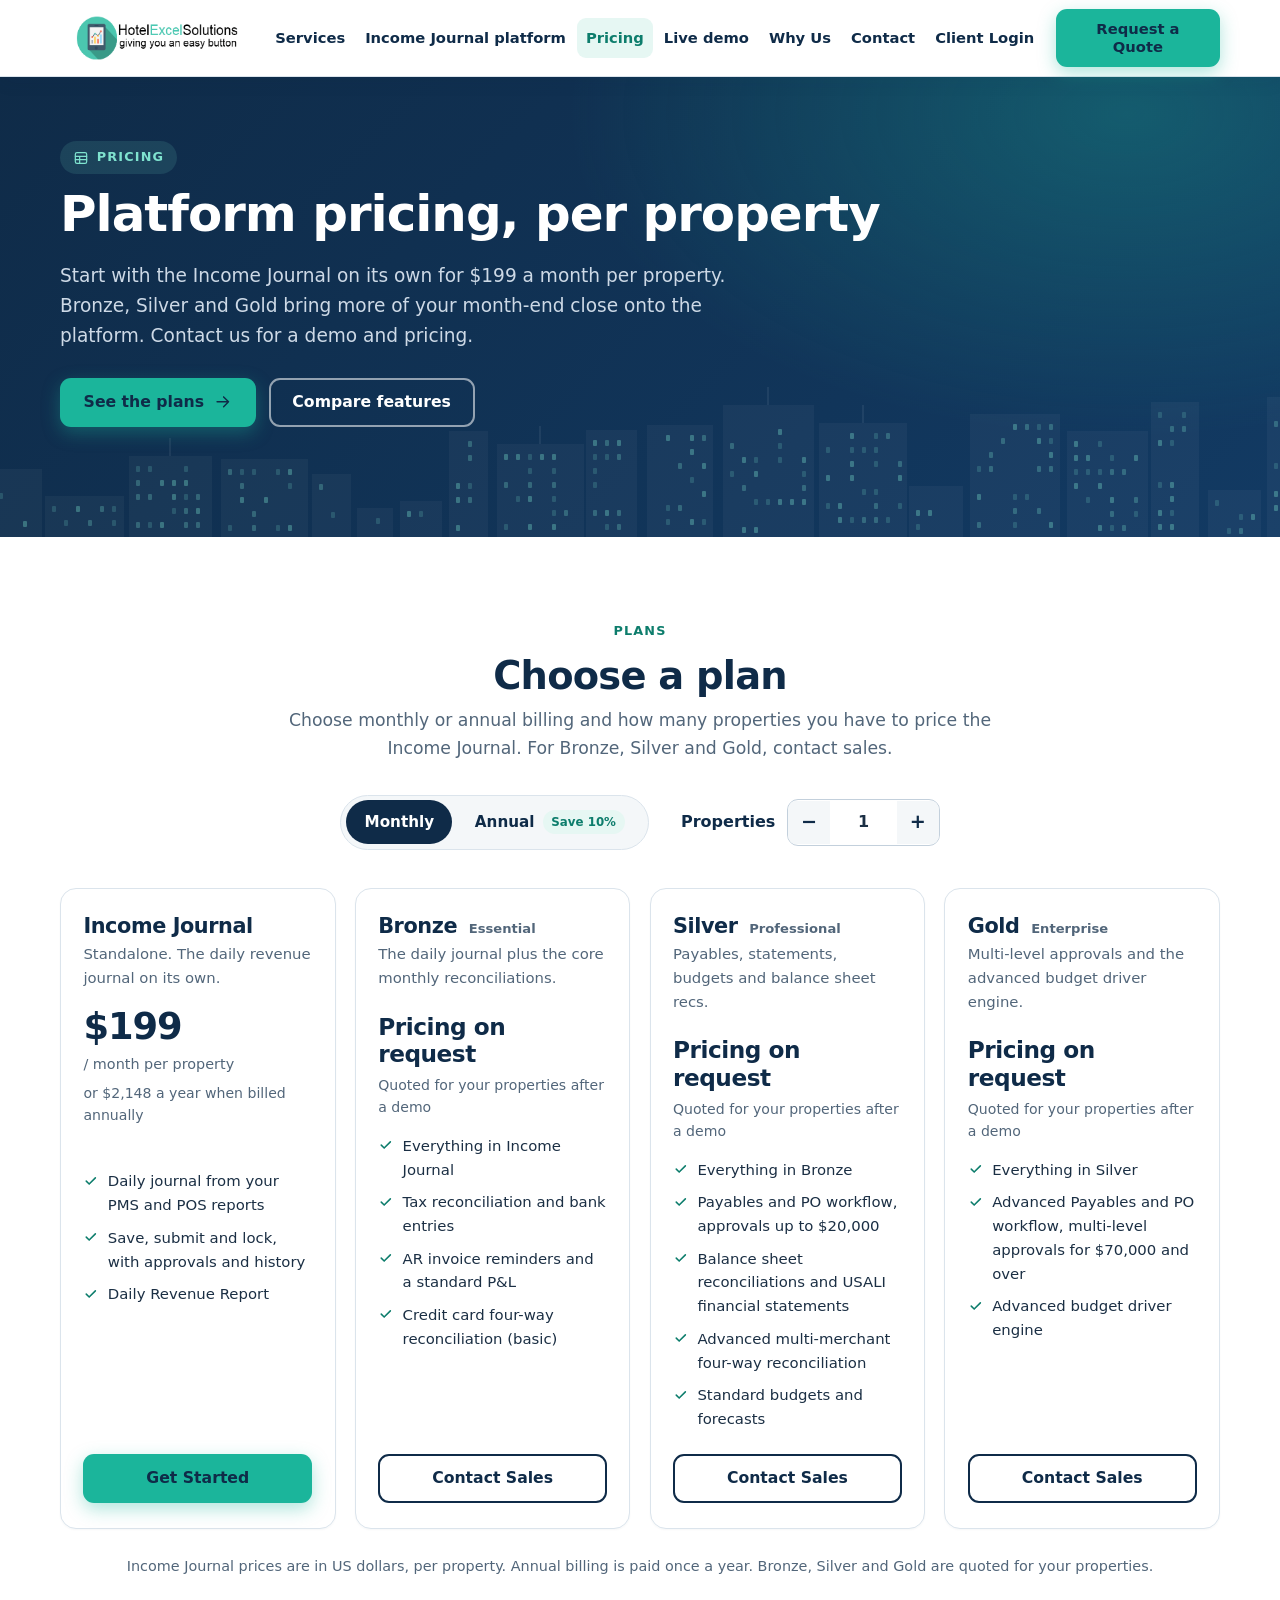
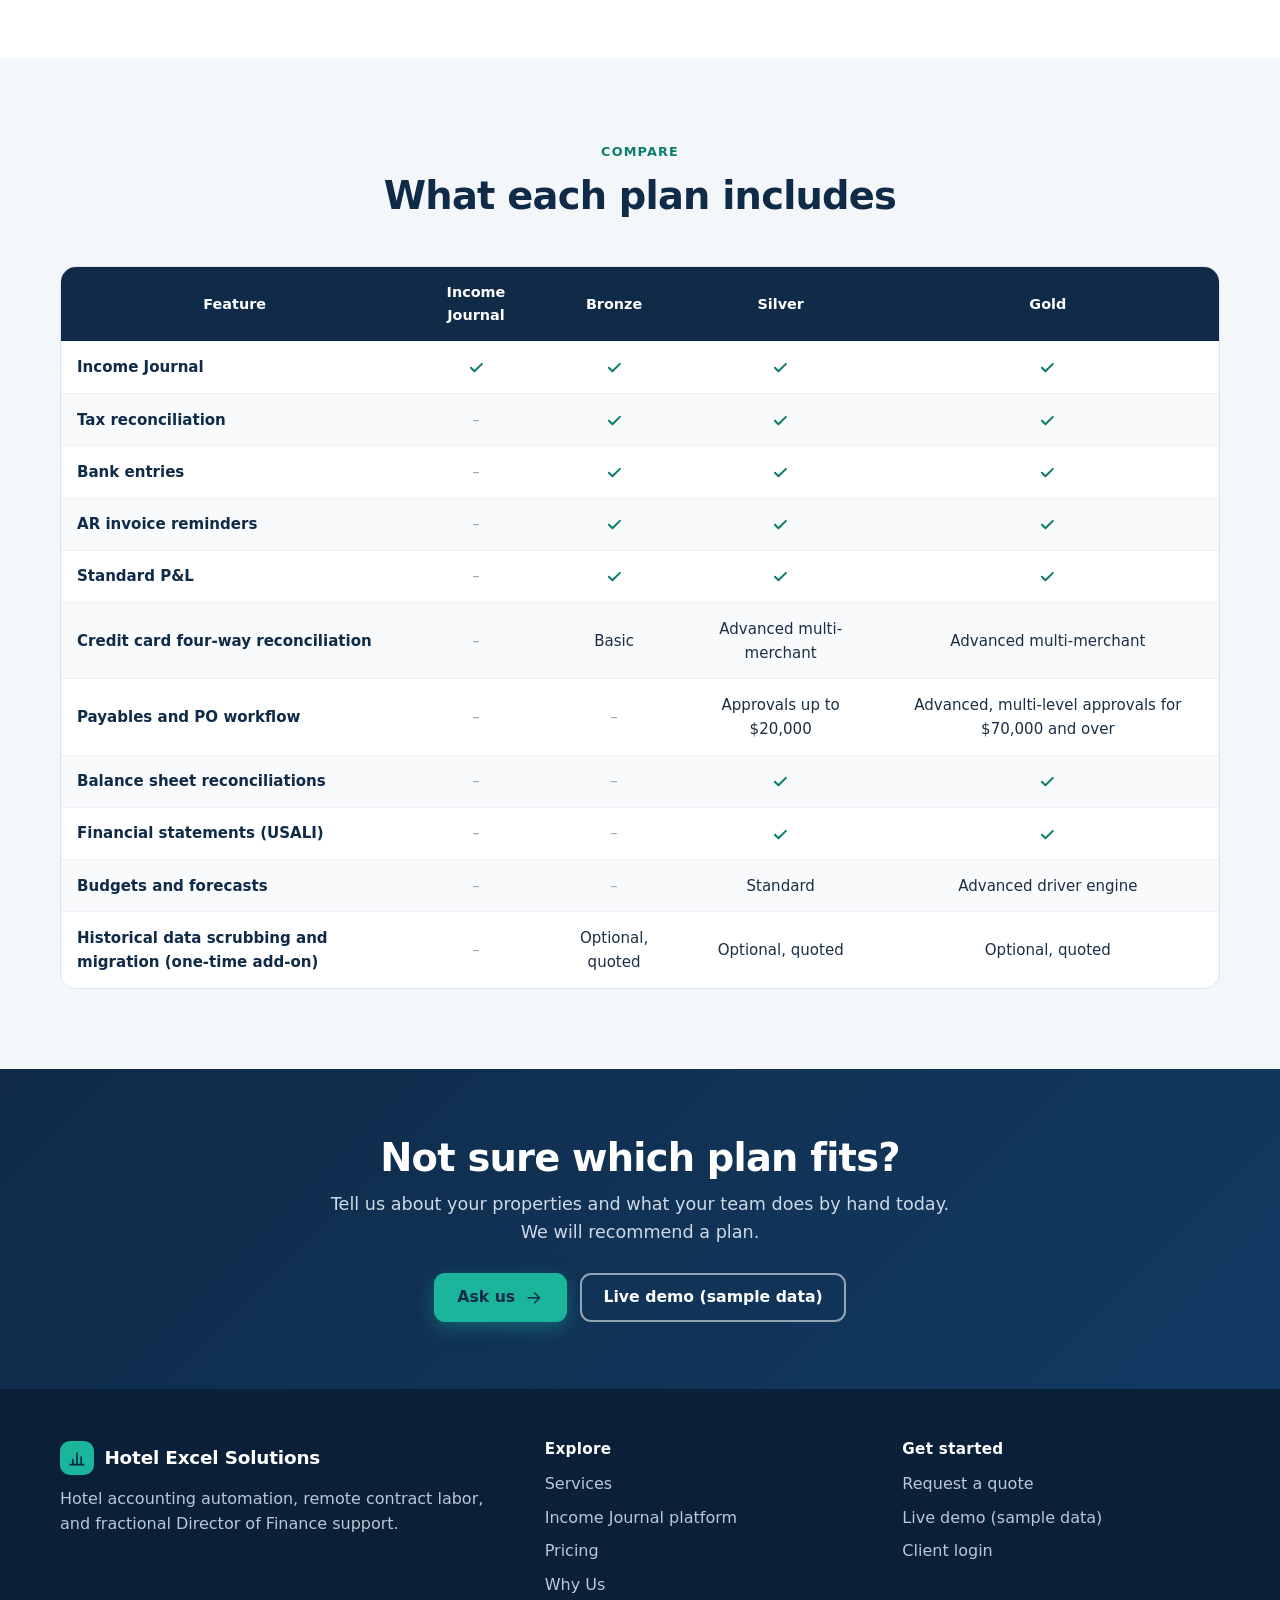
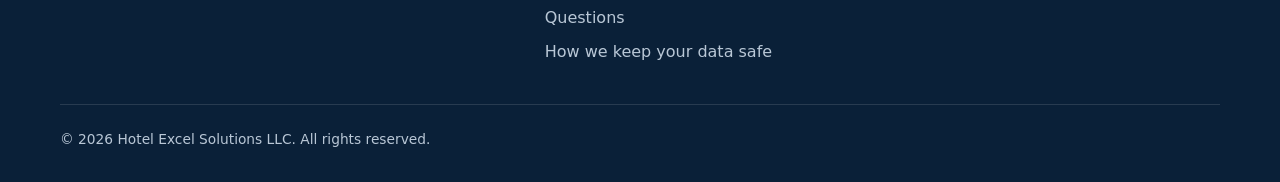
==== commit 81112994: "Pricing page: only the Income Journal shows a price; Bronze, Silver and Gold say Contact Sales - Bro" ====
--- a/pricing.html
+++ b/pricing.html
@@ -56,7 +56,7 @@
     <div>
       <span class="eyebrow"><svg class="ico" aria-hidden="true" focusable="false"><use href="#i-table"/></svg> Pricing</span>
       <h1>Platform pricing, per property</h1>
-      <p class="lead">Start with the Income Journal on its own, or bring more of your month-end close onto the platform. Every plan is priced per property, billed monthly or once a year.</p>
+      <p class="lead">Start with the Income Journal on its own for $199 a month per property. Bronze, Silver and Gold bring more of your month-end close onto the platform. Contact us for a demo and pricing.</p>
       <div class="hero-actions">
         <a class="btn btn-primary" href="#plans">See the plans <svg class="ico" aria-hidden="true" focusable="false"><use href="#i-arrow"/></svg></a>
         <a class="btn btn-light" href="#compare">Compare features</a>
@@ -70,7 +70,7 @@
     <div class="section-head">
       <span class="eyebrow">Plans</span>
       <h2 id="plans-h">Choose a plan</h2>
-      <p>Choose monthly or annual billing and how many properties you have. The totals update as you go.</p>
+      <p>Choose monthly or annual billing and how many properties you have to price the Income Journal. For Bronze, Silver and Gold, contact sales.</p>
     </div>
 
     <div class="price-controls">
@@ -106,24 +106,22 @@
       <article class="card plan" data-plan-card="bronze">
         <h3>Bronze <small>Essential</small></h3>
         <p class="plan-tag">The daily journal plus the core monthly reconciliations.</p>
-        <div class="plan-price"><span class="amt" data-amt>$399</span><span class="per" data-per>/ month per property</span></div>
-        <p class="plan-sub" data-sub>or $4,308 a year when billed annually</p>
-        <p class="plan-total" data-total aria-live="polite"></p>
+        <p class="plan-ask">Pricing on request</p>
+        <p class="plan-sub">Quoted for your properties after a demo</p>
         <ul class="plan-list">
           <li><svg class="ico" aria-hidden="true" focusable="false"><use href="#i-check"/></svg> Everything in Income Journal</li>
           <li><svg class="ico" aria-hidden="true" focusable="false"><use href="#i-check"/></svg> Tax reconciliation and bank entries</li>
           <li><svg class="ico" aria-hidden="true" focusable="false"><use href="#i-check"/></svg> AR invoice reminders and a standard P&amp;L</li>
           <li><svg class="ico" aria-hidden="true" focusable="false"><use href="#i-check"/></svg> Credit card four-way reconciliation (basic)</li>
         </ul>
-        <button type="button" class="btn btn-outline btn-block" data-open-quote data-plan="bronze" data-interest="Bronze plan (Essential)">Schedule Demo &amp; Get Access</button>
+        <button type="button" class="btn btn-outline btn-block" data-open-quote data-plan="bronze" data-interest="Bronze plan (Essential)">Contact Sales</button>
       </article>
 
       <article class="card plan" data-plan-card="silver">
         <h3>Silver <small>Professional</small></h3>
         <p class="plan-tag">Payables, statements, budgets and balance sheet recs.</p>
-        <div class="plan-price"><span class="amt" data-amt>$699</span><span class="per" data-per>/ month per property</span></div>
-        <p class="plan-sub" data-sub>or $7,548 a year when billed annually</p>
-        <p class="plan-total" data-total aria-live="polite"></p>
+        <p class="plan-ask">Pricing on request</p>
+        <p class="plan-sub">Quoted for your properties after a demo</p>
         <ul class="plan-list">
           <li><svg class="ico" aria-hidden="true" focusable="false"><use href="#i-check"/></svg> Everything in Bronze</li>
           <li><svg class="ico" aria-hidden="true" focusable="false"><use href="#i-check"/></svg> Payables and PO workflow, approvals up to $20,000</li>
@@ -131,15 +129,14 @@
           <li><svg class="ico" aria-hidden="true" focusable="false"><use href="#i-check"/></svg> Advanced multi-merchant four-way reconciliation</li>
           <li><svg class="ico" aria-hidden="true" focusable="false"><use href="#i-check"/></svg> Standard budgets and forecasts</li>
         </ul>
-        <button type="button" class="btn btn-outline btn-block" data-open-quote data-plan="silver" data-interest="Silver plan (Professional)">Schedule Demo &amp; Get Access</button>
+        <button type="button" class="btn btn-outline btn-block" data-open-quote data-plan="silver" data-interest="Silver plan (Professional)">Contact Sales</button>
       </article>
 
       <article class="card plan" data-plan-card="gold">
         <h3>Gold <small>Enterprise</small></h3>
         <p class="plan-tag">Multi-level approvals and the advanced budget driver engine.</p>
-        <div class="plan-price"><span class="amt" data-amt>$999</span><span class="per" data-per>/ month per property</span></div>
-        <p class="plan-sub" data-sub>or $10,788 a year when billed annually</p>
-        <p class="plan-total" data-total aria-live="polite"></p>
+        <p class="plan-ask">Pricing on request</p>
+        <p class="plan-sub">Quoted for your properties after a demo</p>
         <ul class="plan-list">
           <li><svg class="ico" aria-hidden="true" focusable="false"><use href="#i-check"/></svg> Everything in Silver</li>
           <li><svg class="ico" aria-hidden="true" focusable="false"><use href="#i-check"/></svg> Advanced Payables and PO workflow, multi-level approvals for $70,000 and over</li>
@@ -148,50 +145,11 @@
         <button type="button" class="btn btn-outline btn-block" data-open-quote data-plan="gold" data-interest="Gold plan (Enterprise)">Contact Sales</button>
       </article>
     </div>
-    <p class="price-note">Prices are in US dollars, per property. Annual billing is paid once a year.</p>
-  </div>
-</section>
-
-<section class="section alt" id="estimate" aria-labelledby="estimate-h">
-  <div class="wrap">
-    <div class="section-head">
-      <span class="eyebrow">Estimate</span>
-      <h2 id="estimate-h">Build an estimate</h2>
-      <p>Pick a plan and any add-ons. We confirm the final price in your quote.</p>
-    </div>
-    <div class="estimate">
-      <div class="est-inputs">
-        <fieldset class="est-group">
-          <legend>Plan</legend>
-          <div class="est-plans">
-            <label class="est-plan"><input type="radio" name="estPlan" value="standalone"> <span>Income Journal</span></label>
-            <label class="est-plan"><input type="radio" name="estPlan" value="bronze"> <span>Bronze</span></label>
-            <label class="est-plan"><input type="radio" name="estPlan" value="silver" checked> <span>Silver</span></label>
-            <label class="est-plan"><input type="radio" name="estPlan" value="gold"> <span>Gold</span></label>
-          </div>
-        </fieldset>
-        <fieldset class="est-group">
-          <legend>Add-ons</legend>
-          <label class="addon">
-            <input type="checkbox" id="addMigration">
-            <span><b>Historical data scrubbing and migration</b> One-time setup, $1,500 to $3,000 per property, depending on how much history and how it is kept.</span>
-          </label>
-          <p class="addon-note" id="addonNote" hidden>Add-ons come with the Bronze, Silver and Gold plans.</p>
-        </fieldset>
-      </div>
-      <div class="est-result" aria-live="polite">
-        <p class="est-label" id="estLabel">Silver, 1 property, billed monthly</p>
-        <div class="est-row"><span>Plan</span><b id="estRecurring">$699 / month</b></div>
-        <div class="est-row" id="estOneTimeRow" hidden><span>One-time setup</span><b id="estOneTime">$1,500 to $3,000</b></div>
-        <p class="est-save" id="estSave" hidden></p>
-        <button type="button" class="btn btn-primary btn-block" id="estCta" data-open-quote data-plan="silver" data-interest="Silver plan (Professional)">Schedule Demo &amp; Get Access</button>
-        <p class="fine">An estimate only. Your quote confirms the price.</p>
-      </div>
-    </div>
-  </div>
-</section>
-
-<section class="section" id="compare" aria-labelledby="compare-h">
+    <p class="price-note">Income Journal prices are in US dollars, per property. Annual billing is paid once a year. Bronze, Silver and Gold are quoted for your properties.</p>
+  </div>
+</section>
+
+<section class="section alt" id="compare" aria-labelledby="compare-h">
   <div class="wrap">
     <div class="section-head">
       <span class="eyebrow">Compare</span>
@@ -213,7 +171,7 @@
           <tr><th scope="row">Balance sheet reconciliations</th><td class="no"><span aria-hidden="true">&ndash;</span><span class="vh">Not included</span></td><td class="no"><span aria-hidden="true">&ndash;</span><span class="vh">Not included</span></td><td class="yes"><svg class="ico" aria-hidden="true" focusable="false"><use href="#i-check"/></svg><span class="vh">Included</span></td><td class="yes"><svg class="ico" aria-hidden="true" focusable="false"><use href="#i-check"/></svg><span class="vh">Included</span></td></tr>
           <tr><th scope="row">Financial statements (USALI)</th><td class="no"><span aria-hidden="true">&ndash;</span><span class="vh">Not included</span></td><td class="no"><span aria-hidden="true">&ndash;</span><span class="vh">Not included</span></td><td class="yes"><svg class="ico" aria-hidden="true" focusable="false"><use href="#i-check"/></svg><span class="vh">Included</span></td><td class="yes"><svg class="ico" aria-hidden="true" focusable="false"><use href="#i-check"/></svg><span class="vh">Included</span></td></tr>
           <tr><th scope="row">Budgets and forecasts</th><td class="no"><span aria-hidden="true">&ndash;</span><span class="vh">Not included</span></td><td class="no"><span aria-hidden="true">&ndash;</span><span class="vh">Not included</span></td><td>Standard</td><td>Advanced driver engine</td></tr>
-          <tr class="add-row"><th scope="row">Historical data scrubbing and migration (one-time add-on)</th><td class="no"><span aria-hidden="true">&ndash;</span><span class="vh">Not available</span></td><td>$1,500 to $3,000 per property</td><td>$1,500 to $3,000 per property</td><td>$1,500 to $3,000 per property</td></tr>
+          <tr class="add-row"><th scope="row">Historical data scrubbing and migration (one-time add-on)</th><td class="no"><span aria-hidden="true">&ndash;</span><span class="vh">Not available</span></td><td>Optional, quoted</td><td>Optional, quoted</td><td>Optional, quoted</td></tr>
         </tbody>
       </table>
     </div>
@@ -277,7 +235,6 @@
     <input type="hidden" name="billing" value="">
     <input type="hidden" name="properties" value="">
     <input type="hidden" name="estimate" value="">
-    <input type="hidden" name="migration" value="">
     <div class="two">
       <div class="field"><label for="f-name">Your name</label><input id="f-name" name="name" type="text" autocomplete="name" required></div>
       <div class="field"><label for="f-property">Hotel or company</label><input id="f-property" name="property" type="text" autocomplete="organization" required></div>
--- a/styles.css
+++ b/styles.css
@@ -340,6 +340,7 @@
 .plan-list .ico { color: var(--teal-d); margin-top: .15rem; stroke-width: 2.4; width: 1.05em; height: 1.05em; }
 .plan .btn { margin-top: auto; }
 .plan.picked { border-color: var(--teal); box-shadow: 0 0 0 2px var(--teal-l), var(--shadow); }
+.card .plan-ask { font-size: 1.45rem; font-weight: 800; color: var(--navy); letter-spacing: -.02em; line-height: 1.2; margin: .35rem 0 0; }
 .price-note { text-align: center; color: var(--muted); font-size: .9rem; margin: 1.6rem 0 0; }
 
 .estimate { display: grid; grid-template-columns: 1.35fr 1fr; gap: 1.4rem; align-items: start; }
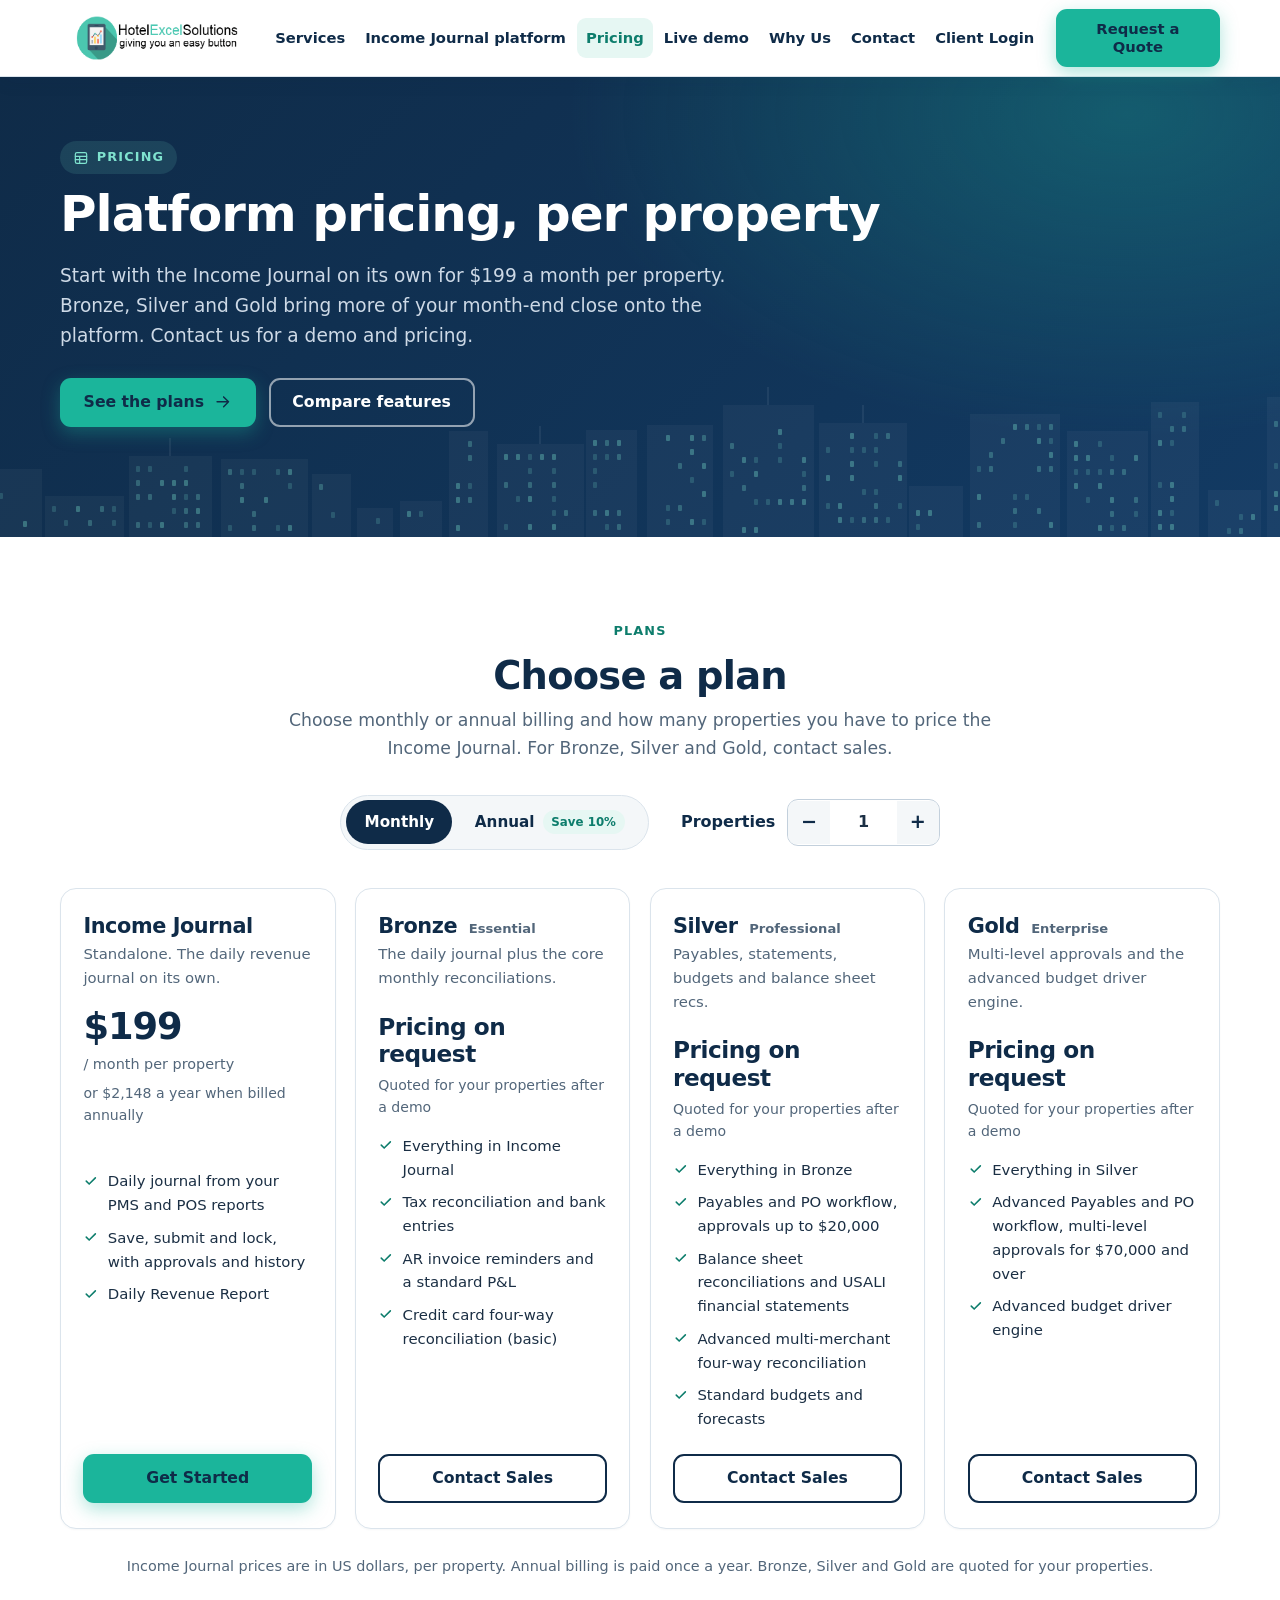
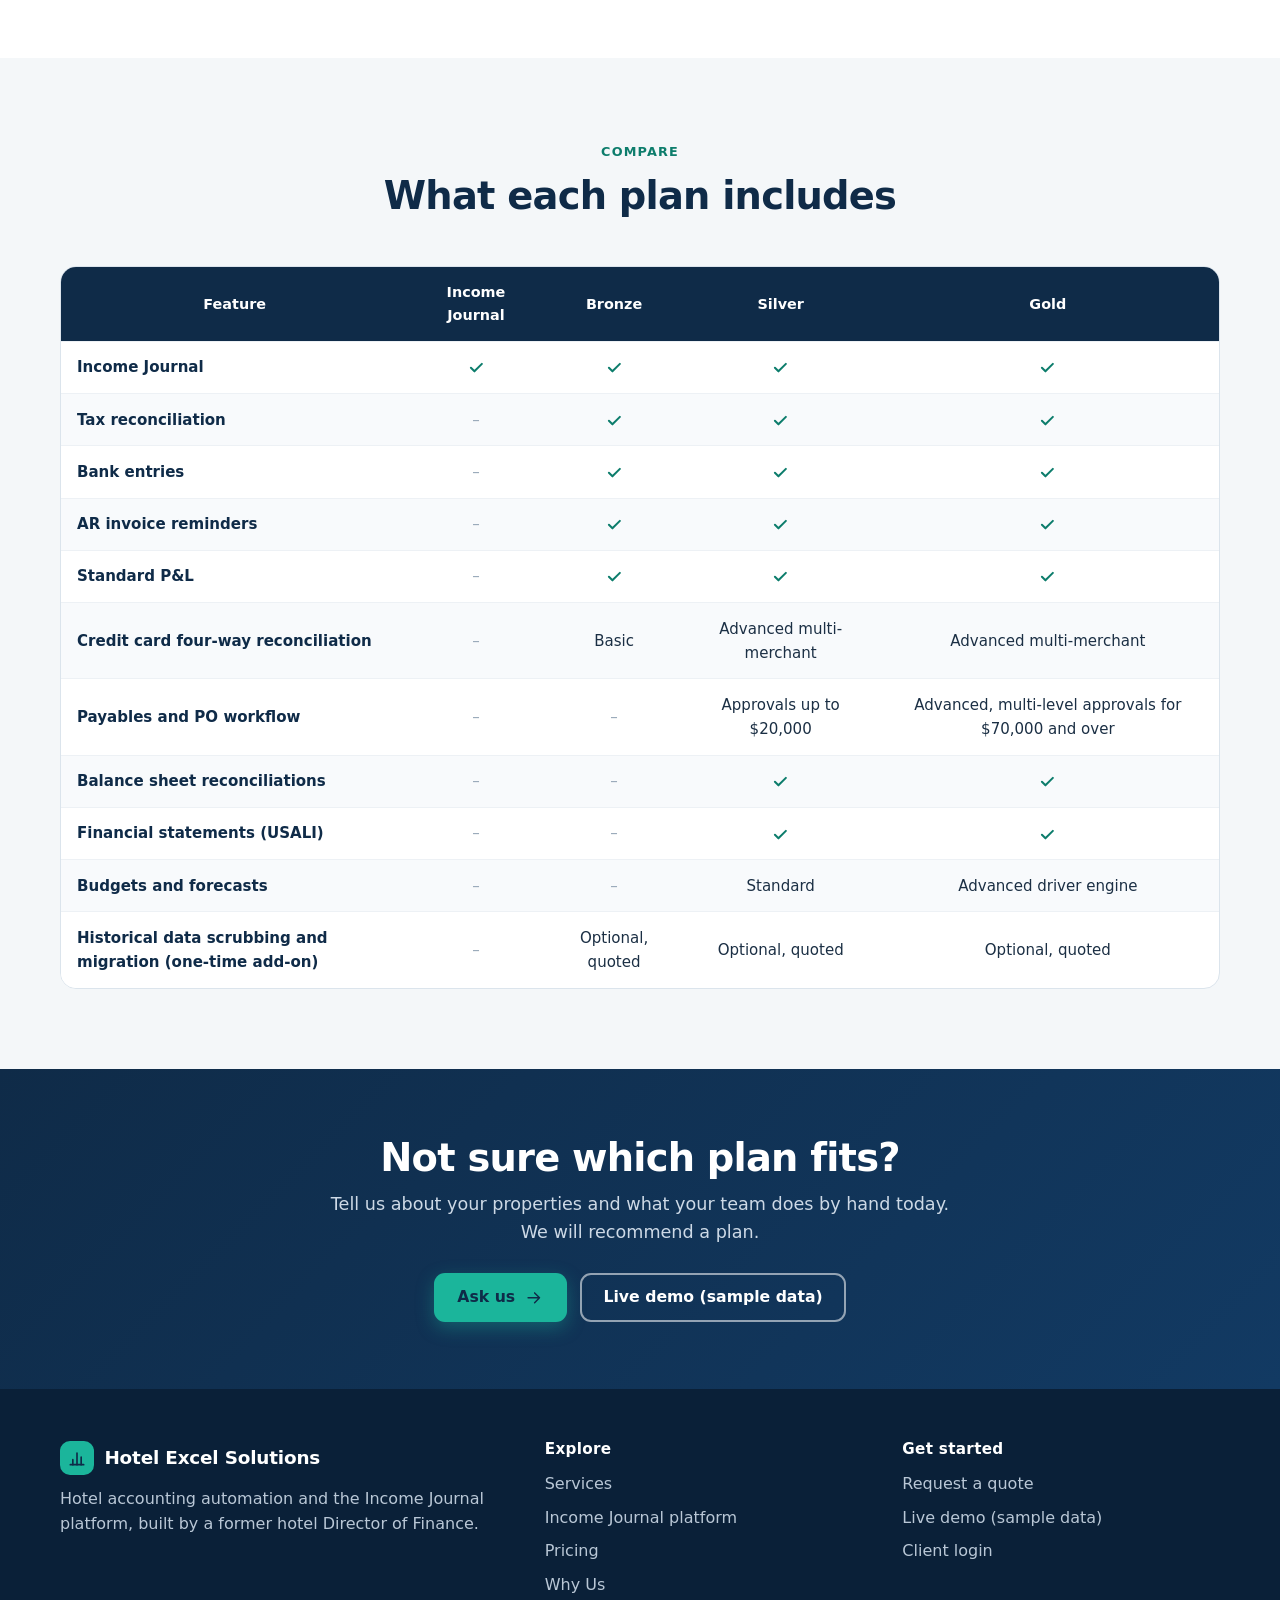
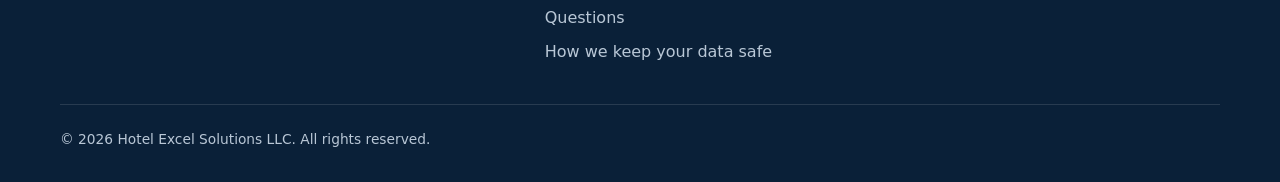
==== commit 02b08c0d: "Remove Remote support: Temporary Contract Labor and Fractional DOF (services, FAQ, quote topics, foo" ====
--- a/pricing.html
+++ b/pricing.html
@@ -194,7 +194,7 @@
   <div class="wrap">
     <div>
       <div class="wordmark"><svg class="ico" aria-hidden="true" focusable="false"><use href="#i-bars"/></svg> Hotel Excel Solutions</div>
-      <p>Hotel accounting automation, remote contract labor, and fractional Director of Finance support.</p>
+      <p>Hotel accounting automation and the Income Journal platform, built by a former hotel Director of Finance.</p>
     </div>
     <div>
       <h4>Explore</h4>
@@ -243,7 +243,7 @@
       <div class="field"><label for="f-email">Email</label><input id="f-email" name="email" type="email" autocomplete="email" required></div>
       <div class="field"><label for="f-phone">Phone <small>(optional)</small></label><input id="f-phone" name="phone" type="tel" autocomplete="tel"></div>
     </div>
-    <div class="field"><label for="f-interest">What are you interested in?</label><select id="f-interest" name="interest"><option value="">Choose one (optional)</option><option value="Income Journal Automation">Income Journal Automation</option><option value="Income Journal web platform (demo)">Income Journal web platform (demo)</option><option value="Bank Reconciliations">Bank Reconciliations</option><option value="Credit Card Reconciliation">Credit Card Reconciliation</option><option value="Monthly Tax Reconciliations">Monthly Tax Reconciliations</option><option value="Daily Tax Reconciliations">Daily Tax Reconciliations</option><option value="Temporary Contract Labor">Temporary Contract Labor</option><option value="Fractional Director of Finance">Fractional Director of Finance</option><option value="Income Journal Standalone plan">Income Journal plan (Standalone)</option><option value="Bronze plan (Essential)">Bronze plan (Essential)</option><option value="Silver plan (Professional)">Silver plan (Professional)</option><option value="Gold plan (Enterprise)">Gold plan (Enterprise)</option><option value="Something else">Something else</option></select></div>
+    <div class="field"><label for="f-interest">What are you interested in?</label><select id="f-interest" name="interest"><option value="">Choose one (optional)</option><option value="Income Journal Automation">Income Journal Automation</option><option value="Income Journal web platform (demo)">Income Journal web platform (demo)</option><option value="Bank Reconciliations">Bank Reconciliations</option><option value="Credit Card Reconciliation">Credit Card Reconciliation</option><option value="Monthly Tax Reconciliations">Monthly Tax Reconciliations</option><option value="Daily Tax Reconciliations">Daily Tax Reconciliations</option><option value="Income Journal Standalone plan">Income Journal plan (Standalone)</option><option value="Bronze plan (Essential)">Bronze plan (Essential)</option><option value="Silver plan (Professional)">Silver plan (Professional)</option><option value="Gold plan (Enterprise)">Gold plan (Enterprise)</option><option value="Something else">Something else</option></select></div>
     <div class="field" id="demoField" hidden><label for="f-demo">Best days and times for a demo <small>(optional)</small></label><input id="f-demo" name="demo_times" type="text" placeholder="For example: Tuesday or Thursday afternoons, Central time" disabled></div>
     <div class="field"><label for="f-message">Anything else we should know? <small>(optional)</small></label><textarea id="f-message" name="message" placeholder="Your PMS, what takes the most time, when you need it by&hellip;"></textarea></div>
     <p class="form-msg bad" id="formMsg" role="alert" hidden></p>
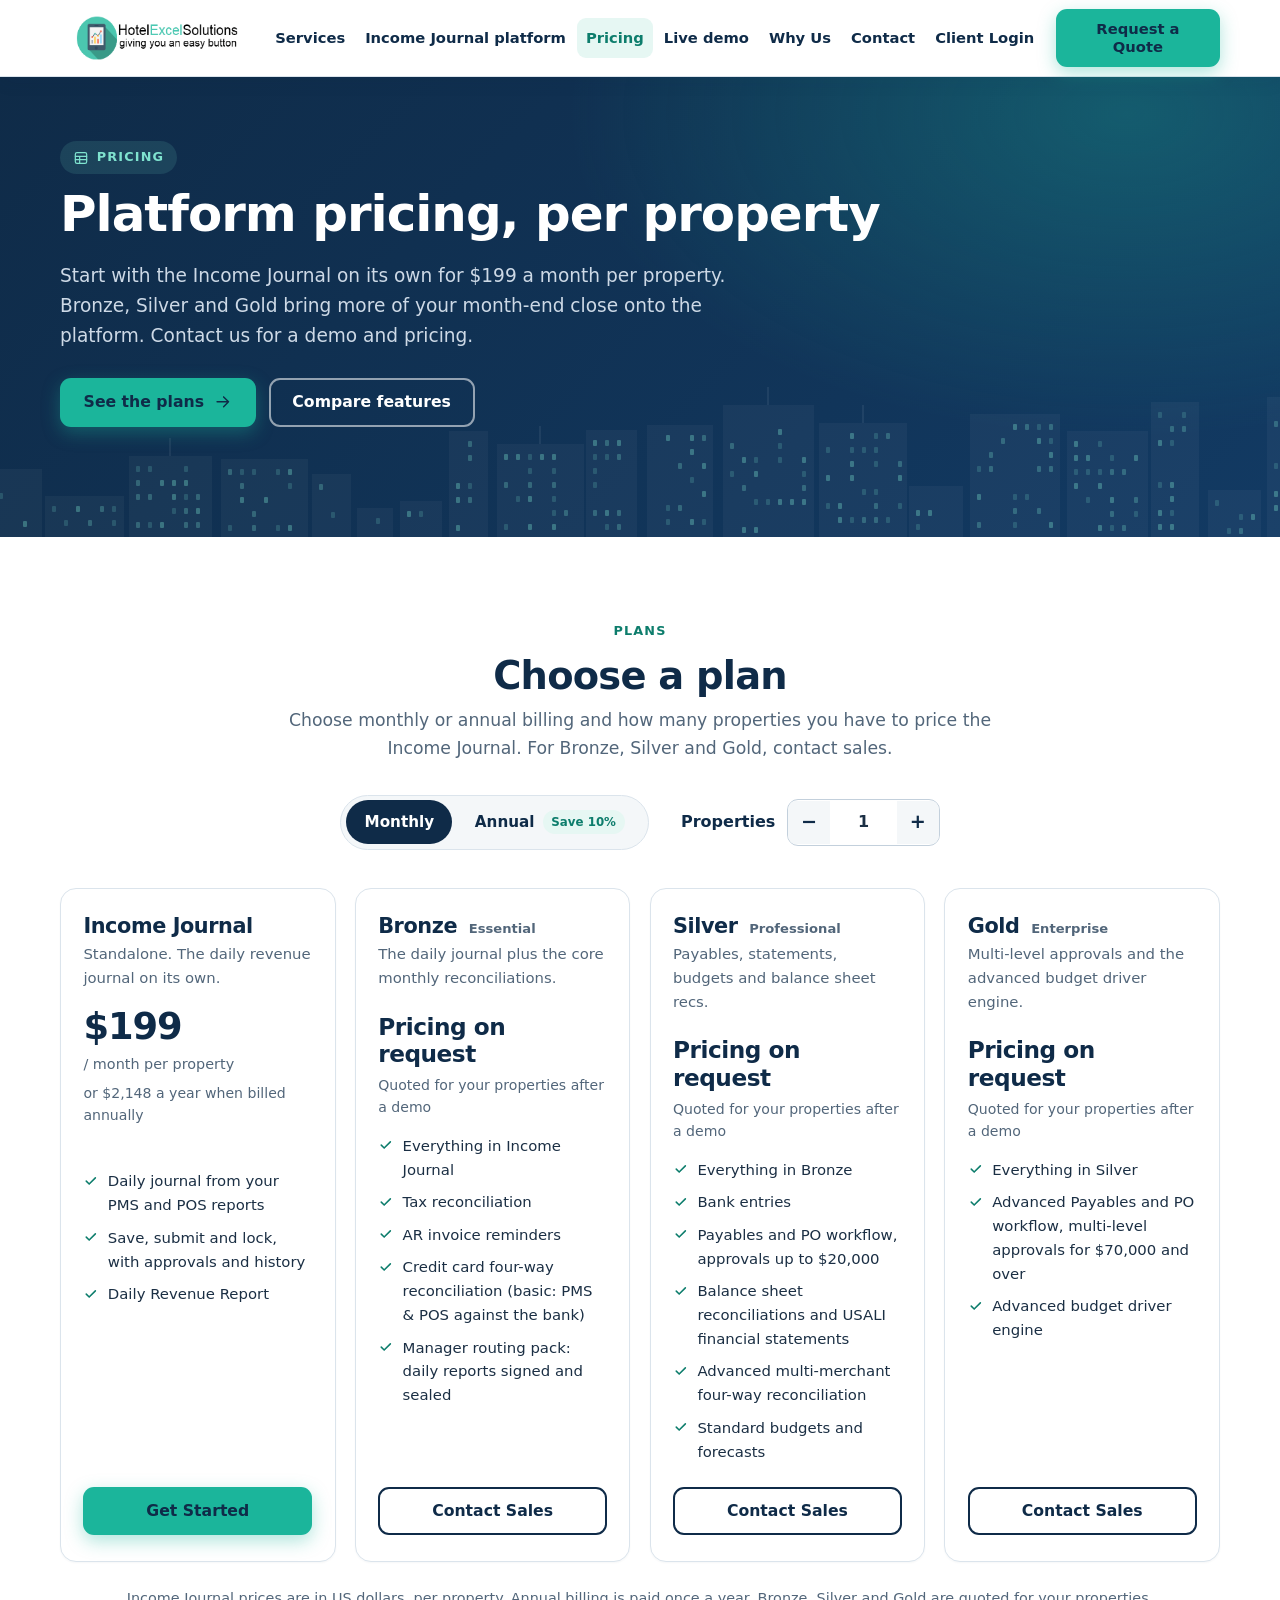
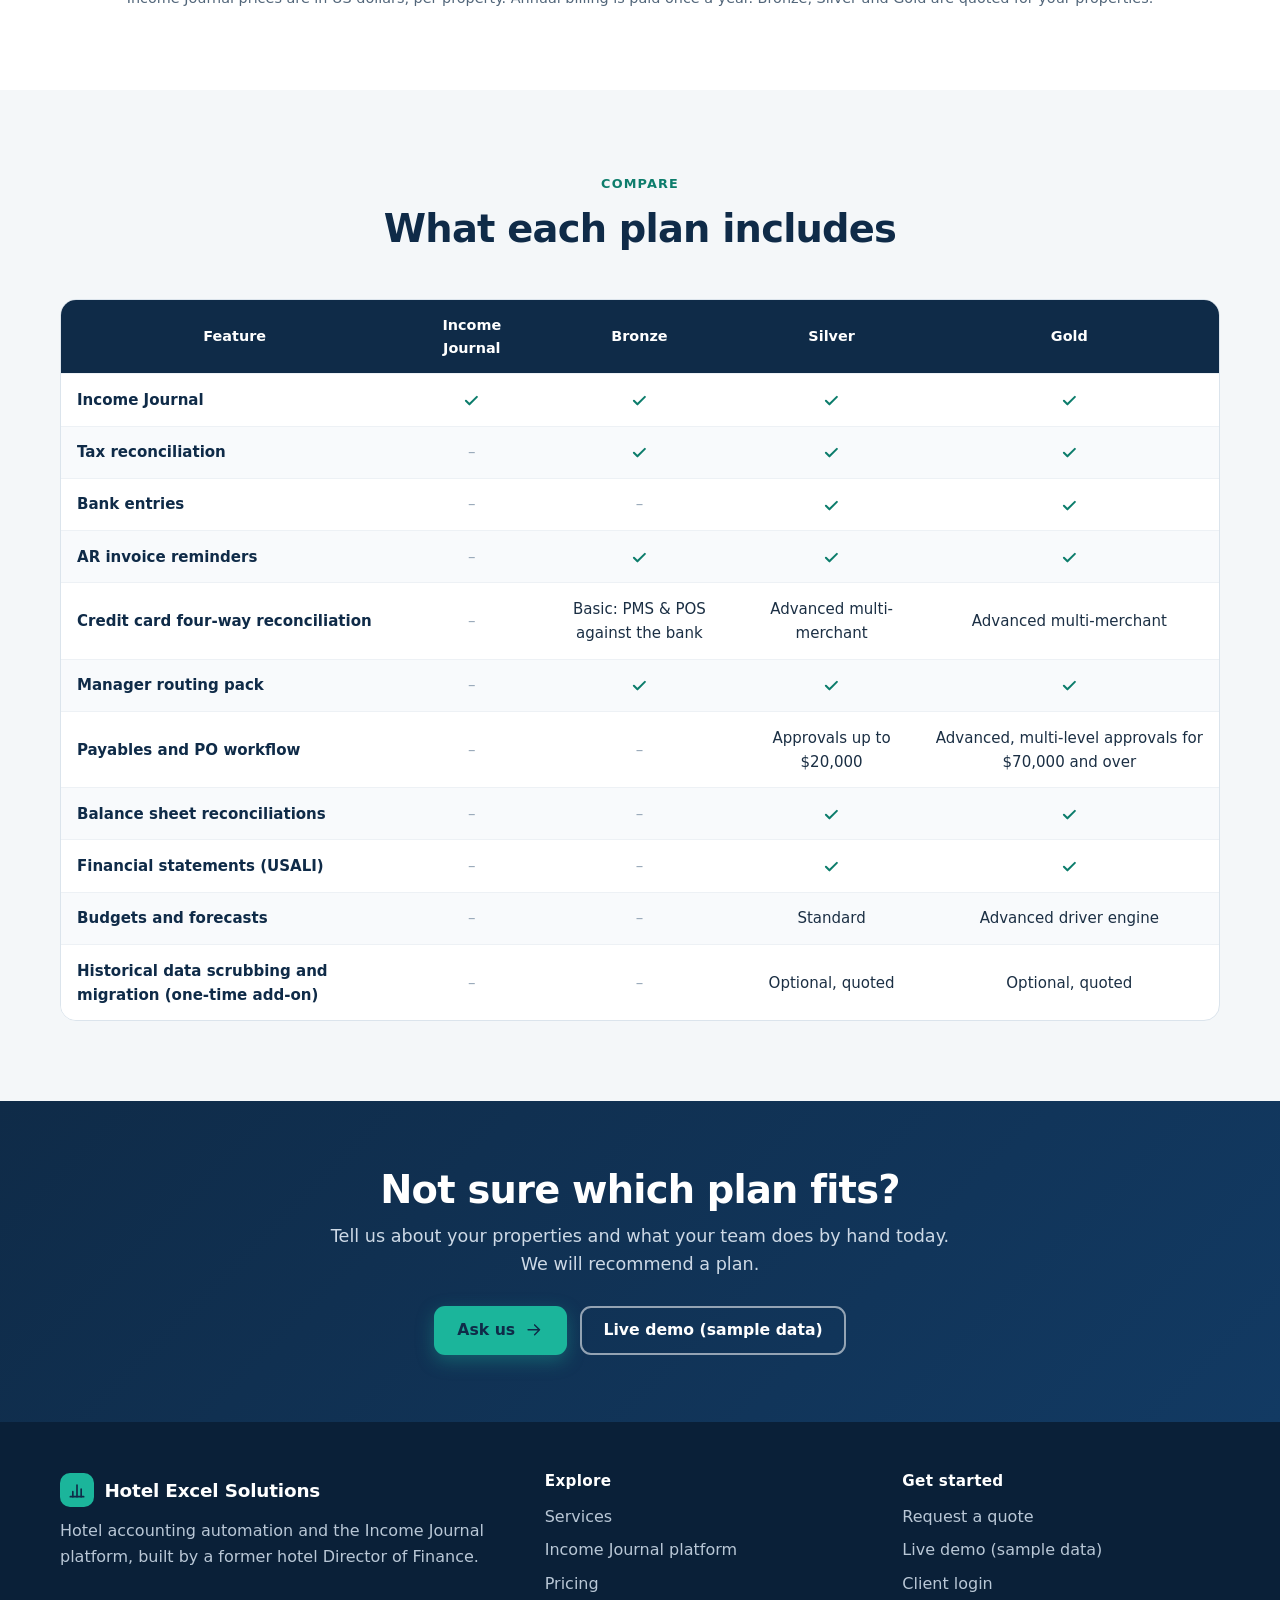
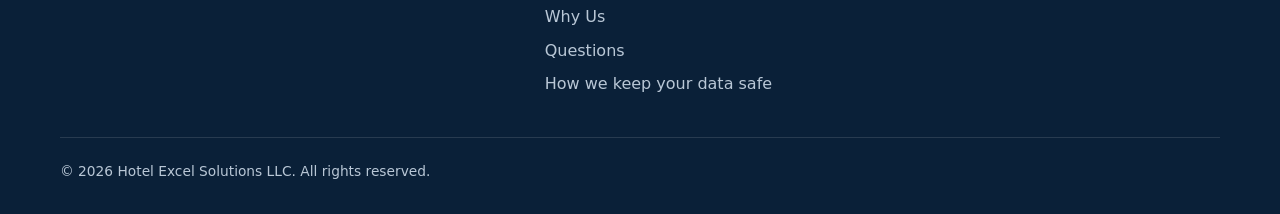
==== commit c632398d: "Pricing: Bronze is the Income Journal, tax reconciliation, AR reminders, basic four-way (PMS & POS a" ====
--- a/pricing.html
+++ b/pricing.html
@@ -110,9 +110,10 @@
         <p class="plan-sub">Quoted for your properties after a demo</p>
         <ul class="plan-list">
           <li><svg class="ico" aria-hidden="true" focusable="false"><use href="#i-check"/></svg> Everything in Income Journal</li>
-          <li><svg class="ico" aria-hidden="true" focusable="false"><use href="#i-check"/></svg> Tax reconciliation and bank entries</li>
-          <li><svg class="ico" aria-hidden="true" focusable="false"><use href="#i-check"/></svg> AR invoice reminders and a standard P&amp;L</li>
-          <li><svg class="ico" aria-hidden="true" focusable="false"><use href="#i-check"/></svg> Credit card four-way reconciliation (basic)</li>
+          <li><svg class="ico" aria-hidden="true" focusable="false"><use href="#i-check"/></svg> Tax reconciliation</li>
+          <li><svg class="ico" aria-hidden="true" focusable="false"><use href="#i-check"/></svg> AR invoice reminders</li>
+          <li><svg class="ico" aria-hidden="true" focusable="false"><use href="#i-check"/></svg> Credit card four-way reconciliation (basic: PMS &amp; POS against the bank)</li>
+          <li><svg class="ico" aria-hidden="true" focusable="false"><use href="#i-check"/></svg> Manager routing pack: daily reports signed and sealed</li>
         </ul>
         <button type="button" class="btn btn-outline btn-block" data-open-quote data-plan="bronze" data-interest="Bronze plan (Essential)">Contact Sales</button>
       </article>
@@ -124,6 +125,7 @@
         <p class="plan-sub">Quoted for your properties after a demo</p>
         <ul class="plan-list">
           <li><svg class="ico" aria-hidden="true" focusable="false"><use href="#i-check"/></svg> Everything in Bronze</li>
+          <li><svg class="ico" aria-hidden="true" focusable="false"><use href="#i-check"/></svg> Bank entries</li>
           <li><svg class="ico" aria-hidden="true" focusable="false"><use href="#i-check"/></svg> Payables and PO workflow, approvals up to $20,000</li>
           <li><svg class="ico" aria-hidden="true" focusable="false"><use href="#i-check"/></svg> Balance sheet reconciliations and USALI financial statements</li>
           <li><svg class="ico" aria-hidden="true" focusable="false"><use href="#i-check"/></svg> Advanced multi-merchant four-way reconciliation</li>
@@ -163,15 +165,15 @@
         <tbody>
           <tr><th scope="row">Income Journal</th><td class="yes"><svg class="ico" aria-hidden="true" focusable="false"><use href="#i-check"/></svg><span class="vh">Included</span></td><td class="yes"><svg class="ico" aria-hidden="true" focusable="false"><use href="#i-check"/></svg><span class="vh">Included</span></td><td class="yes"><svg class="ico" aria-hidden="true" focusable="false"><use href="#i-check"/></svg><span class="vh">Included</span></td><td class="yes"><svg class="ico" aria-hidden="true" focusable="false"><use href="#i-check"/></svg><span class="vh">Included</span></td></tr>
           <tr><th scope="row">Tax reconciliation</th><td class="no"><span aria-hidden="true">&ndash;</span><span class="vh">Not included</span></td><td class="yes"><svg class="ico" aria-hidden="true" focusable="false"><use href="#i-check"/></svg><span class="vh">Included</span></td><td class="yes"><svg class="ico" aria-hidden="true" focusable="false"><use href="#i-check"/></svg><span class="vh">Included</span></td><td class="yes"><svg class="ico" aria-hidden="true" focusable="false"><use href="#i-check"/></svg><span class="vh">Included</span></td></tr>
-          <tr><th scope="row">Bank entries</th><td class="no"><span aria-hidden="true">&ndash;</span><span class="vh">Not included</span></td><td class="yes"><svg class="ico" aria-hidden="true" focusable="false"><use href="#i-check"/></svg><span class="vh">Included</span></td><td class="yes"><svg class="ico" aria-hidden="true" focusable="false"><use href="#i-check"/></svg><span class="vh">Included</span></td><td class="yes"><svg class="ico" aria-hidden="true" focusable="false"><use href="#i-check"/></svg><span class="vh">Included</span></td></tr>
+          <tr><th scope="row">Bank entries</th><td class="no"><span aria-hidden="true">&ndash;</span><span class="vh">Not included</span></td><td class="no"><span aria-hidden="true">&ndash;</span><span class="vh">Not included</span></td><td class="yes"><svg class="ico" aria-hidden="true" focusable="false"><use href="#i-check"/></svg><span class="vh">Included</span></td><td class="yes"><svg class="ico" aria-hidden="true" focusable="false"><use href="#i-check"/></svg><span class="vh">Included</span></td></tr>
           <tr><th scope="row">AR invoice reminders</th><td class="no"><span aria-hidden="true">&ndash;</span><span class="vh">Not included</span></td><td class="yes"><svg class="ico" aria-hidden="true" focusable="false"><use href="#i-check"/></svg><span class="vh">Included</span></td><td class="yes"><svg class="ico" aria-hidden="true" focusable="false"><use href="#i-check"/></svg><span class="vh">Included</span></td><td class="yes"><svg class="ico" aria-hidden="true" focusable="false"><use href="#i-check"/></svg><span class="vh">Included</span></td></tr>
-          <tr><th scope="row">Standard P&amp;L</th><td class="no"><span aria-hidden="true">&ndash;</span><span class="vh">Not included</span></td><td class="yes"><svg class="ico" aria-hidden="true" focusable="false"><use href="#i-check"/></svg><span class="vh">Included</span></td><td class="yes"><svg class="ico" aria-hidden="true" focusable="false"><use href="#i-check"/></svg><span class="vh">Included</span></td><td class="yes"><svg class="ico" aria-hidden="true" focusable="false"><use href="#i-check"/></svg><span class="vh">Included</span></td></tr>
-          <tr><th scope="row">Credit card four-way reconciliation</th><td class="no"><span aria-hidden="true">&ndash;</span><span class="vh">Not included</span></td><td>Basic</td><td>Advanced multi-merchant</td><td>Advanced multi-merchant</td></tr>
+          <tr><th scope="row">Credit card four-way reconciliation</th><td class="no"><span aria-hidden="true">&ndash;</span><span class="vh">Not included</span></td><td>Basic: PMS &amp; POS against the bank</td><td>Advanced multi-merchant</td><td>Advanced multi-merchant</td></tr>
+          <tr><th scope="row">Manager routing pack</th><td class="no"><span aria-hidden="true">&ndash;</span><span class="vh">Not included</span></td><td class="yes"><svg class="ico" aria-hidden="true" focusable="false"><use href="#i-check"/></svg><span class="vh">Included</span></td><td class="yes"><svg class="ico" aria-hidden="true" focusable="false"><use href="#i-check"/></svg><span class="vh">Included</span></td><td class="yes"><svg class="ico" aria-hidden="true" focusable="false"><use href="#i-check"/></svg><span class="vh">Included</span></td></tr>
           <tr><th scope="row">Payables and PO workflow</th><td class="no"><span aria-hidden="true">&ndash;</span><span class="vh">Not included</span></td><td class="no"><span aria-hidden="true">&ndash;</span><span class="vh">Not included</span></td><td>Approvals up to $20,000</td><td>Advanced, multi-level approvals for $70,000 and over</td></tr>
           <tr><th scope="row">Balance sheet reconciliations</th><td class="no"><span aria-hidden="true">&ndash;</span><span class="vh">Not included</span></td><td class="no"><span aria-hidden="true">&ndash;</span><span class="vh">Not included</span></td><td class="yes"><svg class="ico" aria-hidden="true" focusable="false"><use href="#i-check"/></svg><span class="vh">Included</span></td><td class="yes"><svg class="ico" aria-hidden="true" focusable="false"><use href="#i-check"/></svg><span class="vh">Included</span></td></tr>
           <tr><th scope="row">Financial statements (USALI)</th><td class="no"><span aria-hidden="true">&ndash;</span><span class="vh">Not included</span></td><td class="no"><span aria-hidden="true">&ndash;</span><span class="vh">Not included</span></td><td class="yes"><svg class="ico" aria-hidden="true" focusable="false"><use href="#i-check"/></svg><span class="vh">Included</span></td><td class="yes"><svg class="ico" aria-hidden="true" focusable="false"><use href="#i-check"/></svg><span class="vh">Included</span></td></tr>
           <tr><th scope="row">Budgets and forecasts</th><td class="no"><span aria-hidden="true">&ndash;</span><span class="vh">Not included</span></td><td class="no"><span aria-hidden="true">&ndash;</span><span class="vh">Not included</span></td><td>Standard</td><td>Advanced driver engine</td></tr>
-          <tr class="add-row"><th scope="row">Historical data scrubbing and migration (one-time add-on)</th><td class="no"><span aria-hidden="true">&ndash;</span><span class="vh">Not available</span></td><td>Optional, quoted</td><td>Optional, quoted</td><td>Optional, quoted</td></tr>
+          <tr class="add-row"><th scope="row">Historical data scrubbing and migration (one-time add-on)</th><td class="no"><span aria-hidden="true">&ndash;</span><span class="vh">Not available</span></td><td class="no"><span aria-hidden="true">&ndash;</span><span class="vh">Not available</span></td><td>Optional, quoted</td><td>Optional, quoted</td></tr>
         </tbody>
       </table>
     </div>
--- a/styles.css
+++ b/styles.css
@@ -272,7 +272,7 @@
   .header-cta { margin-left: 0; }
   .header-cta .btn-outline { display: none; }
   .nav { display: none; position: absolute; top: 100%; left: 0; right: 0; flex-direction: column; background: #fff; border-bottom: 1px solid var(--line); padding: .6rem 1.25rem 1rem; box-shadow: 0 18px 30px rgba(10, 32, 56, .12); }
-  .nav.open { display: flex; }
+  .nav.open { display: flex; max-height: calc(100vh - 4.5rem); max-height: calc(100dvh - 4.5rem); overflow-y: auto; }   /* phones held sideways: the menu scrolls instead of cutting links off */
   .nav a { padding: .85rem .6rem; font-size: 1.02rem; }
   .nav .nav-login { display: block; border: 2px solid var(--navy); text-align: center; margin-top: .5rem; }
   .menu-btn { margin-left: auto; }
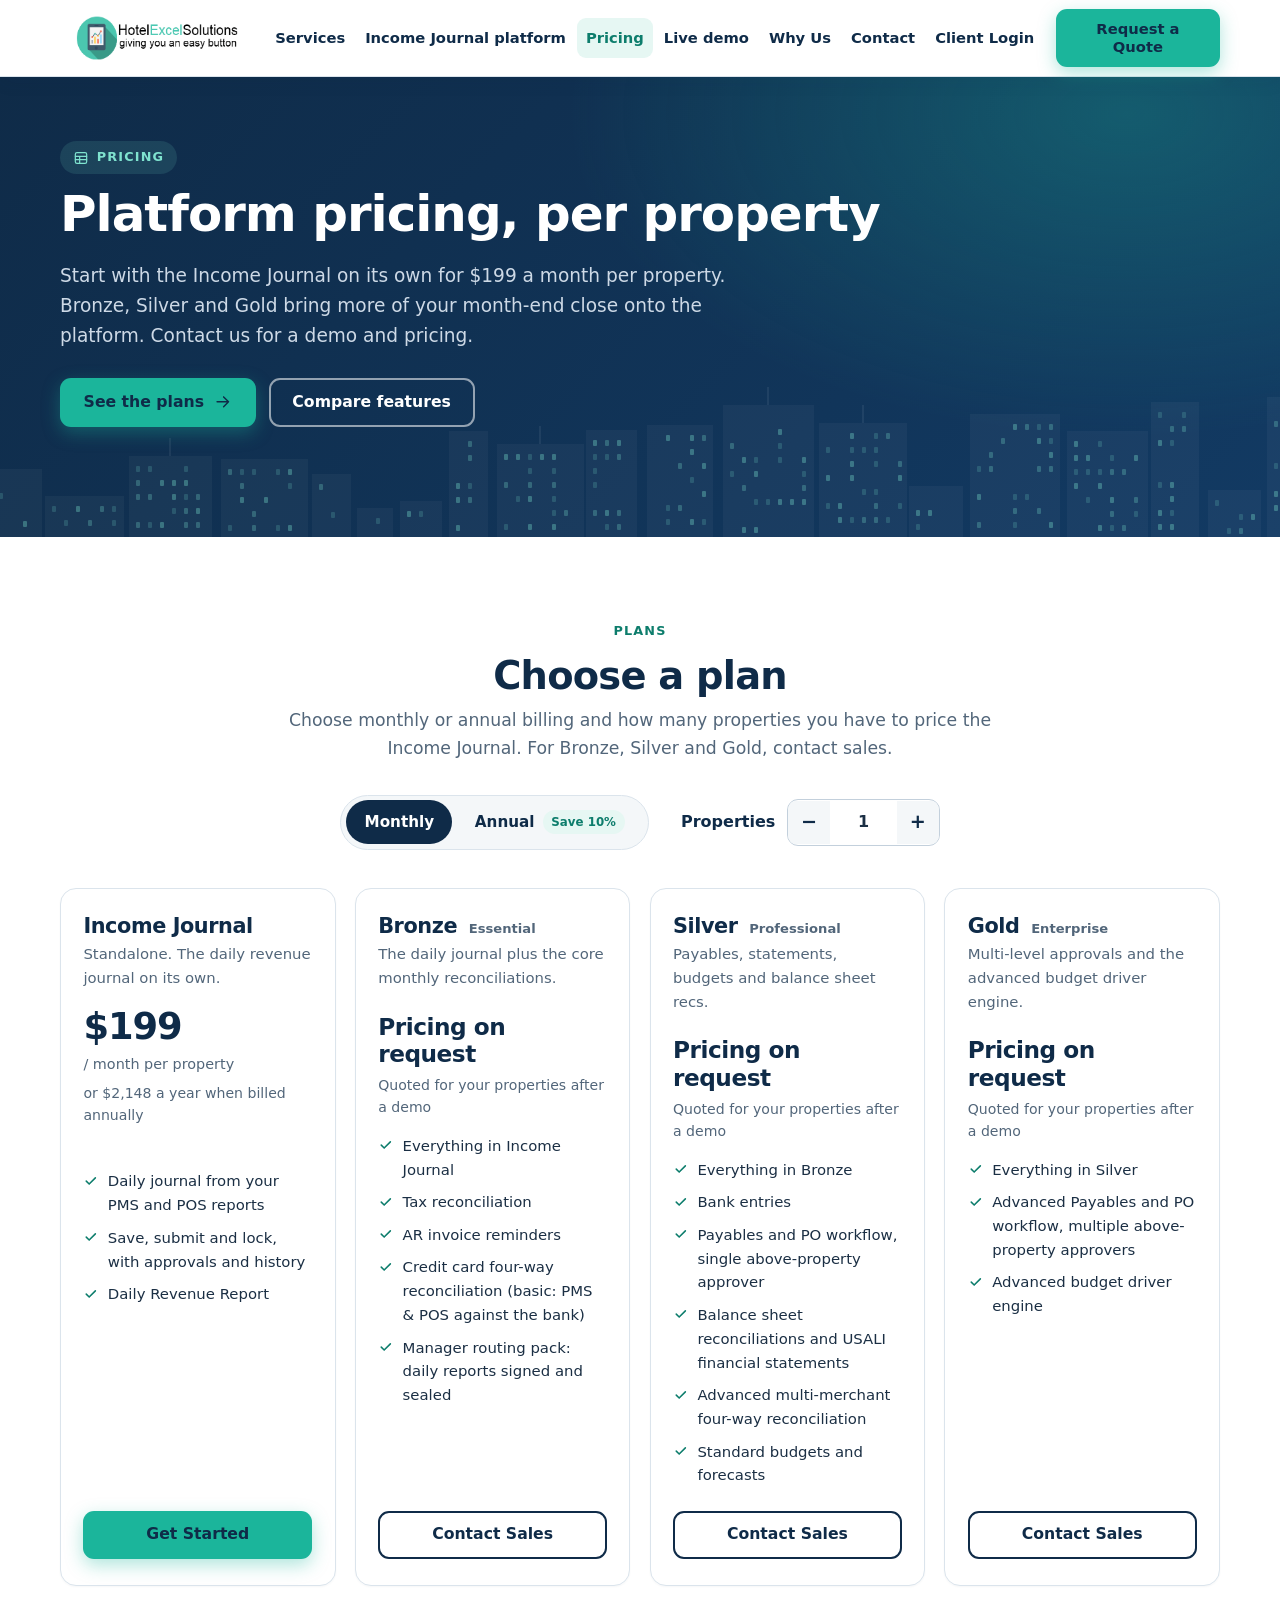
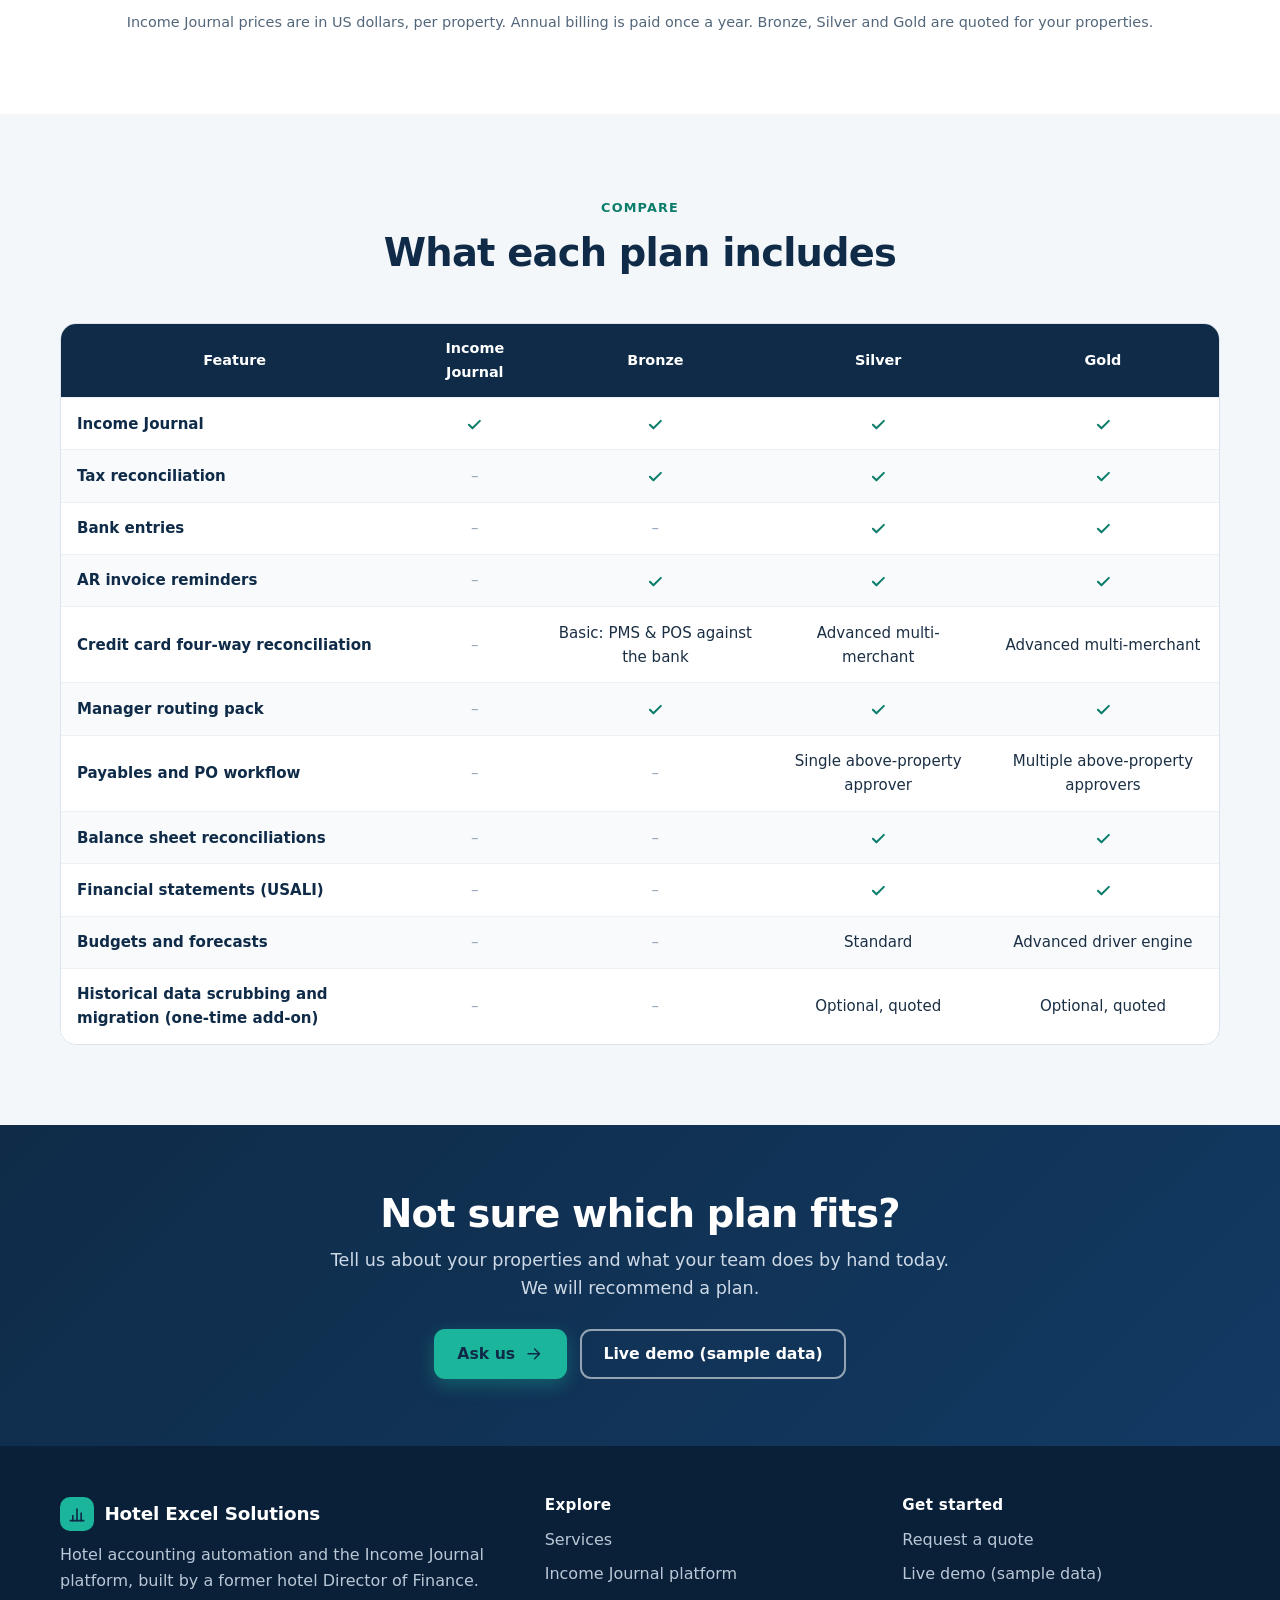
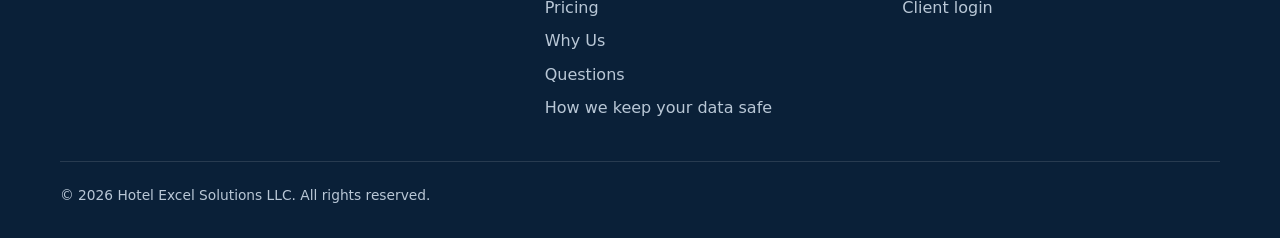
==== commit 01275426: "Pricing: PO approvals as single (Silver) and multiple (Gold) above-property approvers Co-Authored-By" ====
--- a/pricing.html
+++ b/pricing.html
@@ -126,7 +126,7 @@
         <ul class="plan-list">
           <li><svg class="ico" aria-hidden="true" focusable="false"><use href="#i-check"/></svg> Everything in Bronze</li>
           <li><svg class="ico" aria-hidden="true" focusable="false"><use href="#i-check"/></svg> Bank entries</li>
-          <li><svg class="ico" aria-hidden="true" focusable="false"><use href="#i-check"/></svg> Payables and PO workflow, approvals up to $20,000</li>
+          <li><svg class="ico" aria-hidden="true" focusable="false"><use href="#i-check"/></svg> Payables and PO workflow, single above-property approver</li>
           <li><svg class="ico" aria-hidden="true" focusable="false"><use href="#i-check"/></svg> Balance sheet reconciliations and USALI financial statements</li>
           <li><svg class="ico" aria-hidden="true" focusable="false"><use href="#i-check"/></svg> Advanced multi-merchant four-way reconciliation</li>
           <li><svg class="ico" aria-hidden="true" focusable="false"><use href="#i-check"/></svg> Standard budgets and forecasts</li>
@@ -141,7 +141,7 @@
         <p class="plan-sub">Quoted for your properties after a demo</p>
         <ul class="plan-list">
           <li><svg class="ico" aria-hidden="true" focusable="false"><use href="#i-check"/></svg> Everything in Silver</li>
-          <li><svg class="ico" aria-hidden="true" focusable="false"><use href="#i-check"/></svg> Advanced Payables and PO workflow, multi-level approvals for $70,000 and over</li>
+          <li><svg class="ico" aria-hidden="true" focusable="false"><use href="#i-check"/></svg> Advanced Payables and PO workflow, multiple above-property approvers</li>
           <li><svg class="ico" aria-hidden="true" focusable="false"><use href="#i-check"/></svg> Advanced budget driver engine</li>
         </ul>
         <button type="button" class="btn btn-outline btn-block" data-open-quote data-plan="gold" data-interest="Gold plan (Enterprise)">Contact Sales</button>
@@ -169,7 +169,7 @@
           <tr><th scope="row">AR invoice reminders</th><td class="no"><span aria-hidden="true">&ndash;</span><span class="vh">Not included</span></td><td class="yes"><svg class="ico" aria-hidden="true" focusable="false"><use href="#i-check"/></svg><span class="vh">Included</span></td><td class="yes"><svg class="ico" aria-hidden="true" focusable="false"><use href="#i-check"/></svg><span class="vh">Included</span></td><td class="yes"><svg class="ico" aria-hidden="true" focusable="false"><use href="#i-check"/></svg><span class="vh">Included</span></td></tr>
           <tr><th scope="row">Credit card four-way reconciliation</th><td class="no"><span aria-hidden="true">&ndash;</span><span class="vh">Not included</span></td><td>Basic: PMS &amp; POS against the bank</td><td>Advanced multi-merchant</td><td>Advanced multi-merchant</td></tr>
           <tr><th scope="row">Manager routing pack</th><td class="no"><span aria-hidden="true">&ndash;</span><span class="vh">Not included</span></td><td class="yes"><svg class="ico" aria-hidden="true" focusable="false"><use href="#i-check"/></svg><span class="vh">Included</span></td><td class="yes"><svg class="ico" aria-hidden="true" focusable="false"><use href="#i-check"/></svg><span class="vh">Included</span></td><td class="yes"><svg class="ico" aria-hidden="true" focusable="false"><use href="#i-check"/></svg><span class="vh">Included</span></td></tr>
-          <tr><th scope="row">Payables and PO workflow</th><td class="no"><span aria-hidden="true">&ndash;</span><span class="vh">Not included</span></td><td class="no"><span aria-hidden="true">&ndash;</span><span class="vh">Not included</span></td><td>Approvals up to $20,000</td><td>Advanced, multi-level approvals for $70,000 and over</td></tr>
+          <tr><th scope="row">Payables and PO workflow</th><td class="no"><span aria-hidden="true">&ndash;</span><span class="vh">Not included</span></td><td class="no"><span aria-hidden="true">&ndash;</span><span class="vh">Not included</span></td><td>Single above-property approver</td><td>Multiple above-property approvers</td></tr>
           <tr><th scope="row">Balance sheet reconciliations</th><td class="no"><span aria-hidden="true">&ndash;</span><span class="vh">Not included</span></td><td class="no"><span aria-hidden="true">&ndash;</span><span class="vh">Not included</span></td><td class="yes"><svg class="ico" aria-hidden="true" focusable="false"><use href="#i-check"/></svg><span class="vh">Included</span></td><td class="yes"><svg class="ico" aria-hidden="true" focusable="false"><use href="#i-check"/></svg><span class="vh">Included</span></td></tr>
           <tr><th scope="row">Financial statements (USALI)</th><td class="no"><span aria-hidden="true">&ndash;</span><span class="vh">Not included</span></td><td class="no"><span aria-hidden="true">&ndash;</span><span class="vh">Not included</span></td><td class="yes"><svg class="ico" aria-hidden="true" focusable="false"><use href="#i-check"/></svg><span class="vh">Included</span></td><td class="yes"><svg class="ico" aria-hidden="true" focusable="false"><use href="#i-check"/></svg><span class="vh">Included</span></td></tr>
           <tr><th scope="row">Budgets and forecasts</th><td class="no"><span aria-hidden="true">&ndash;</span><span class="vh">Not included</span></td><td class="no"><span aria-hidden="true">&ndash;</span><span class="vh">Not included</span></td><td>Standard</td><td>Advanced driver engine</td></tr>
